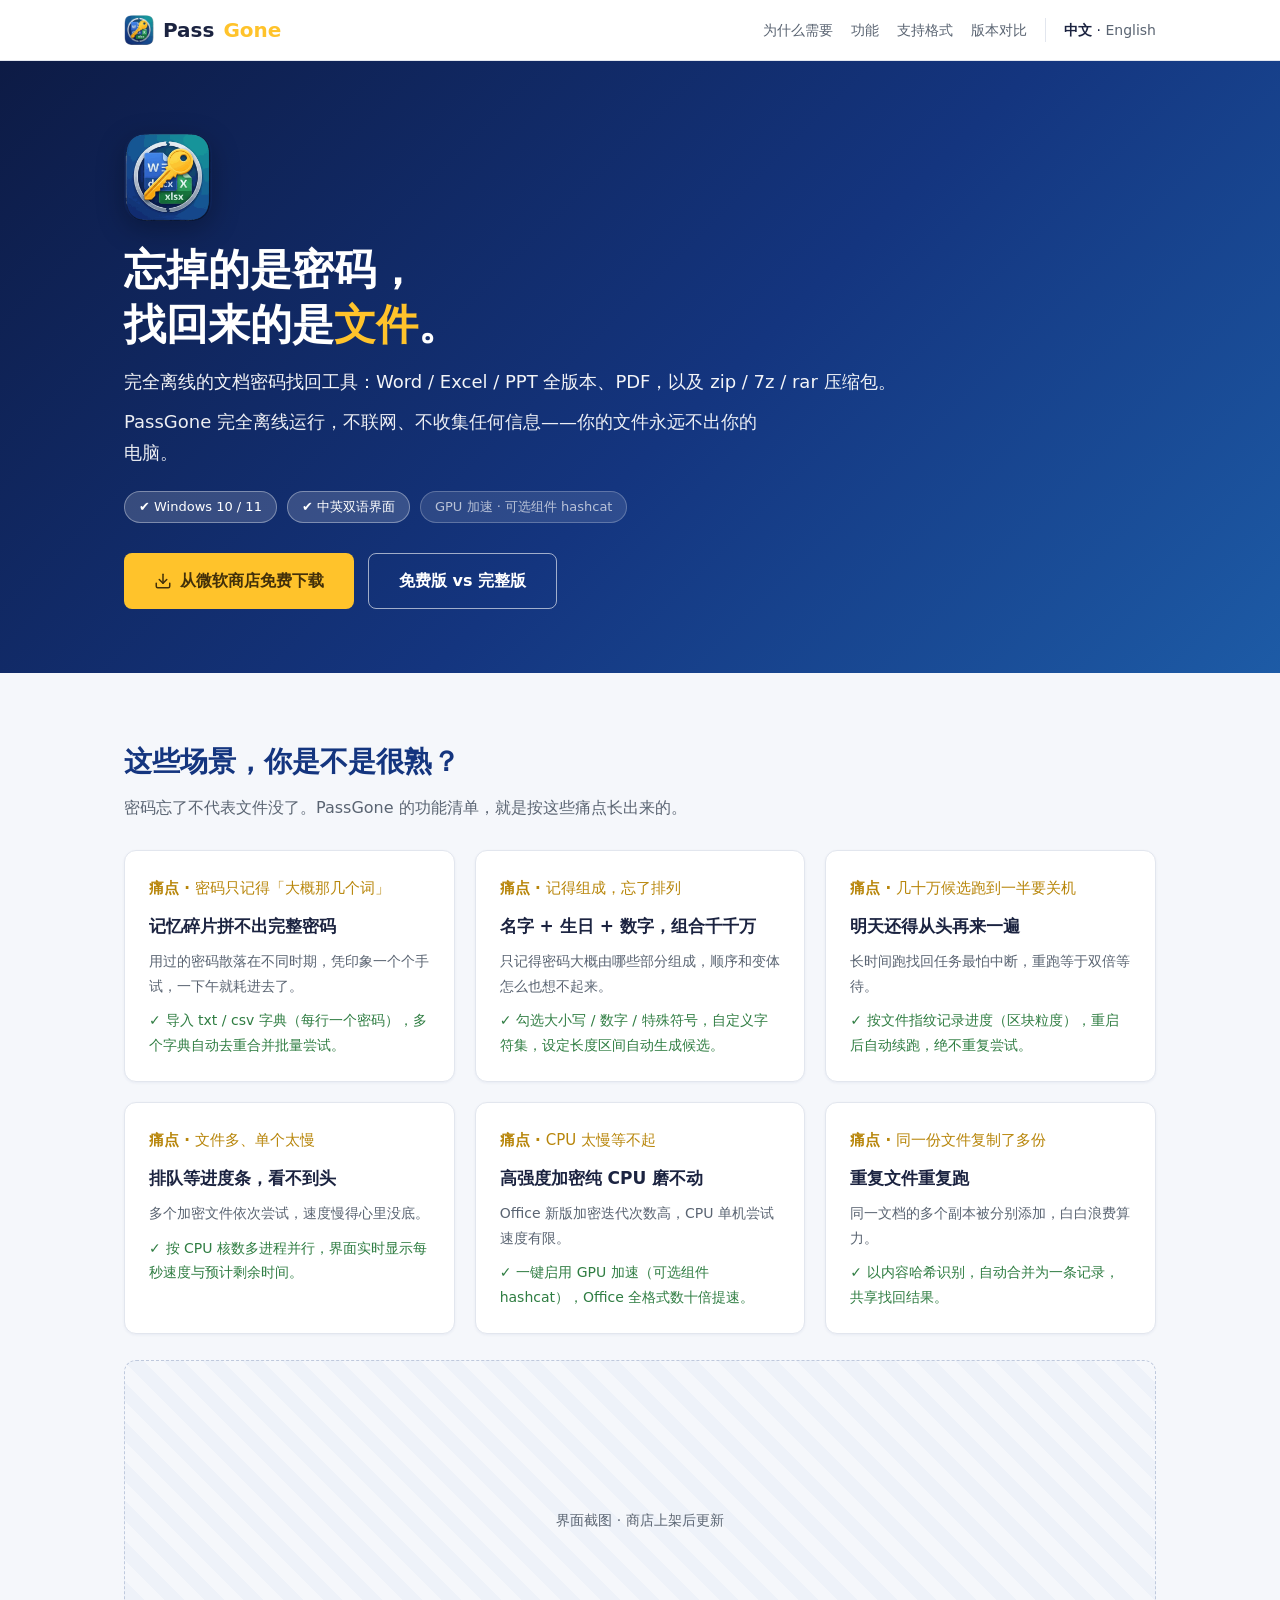
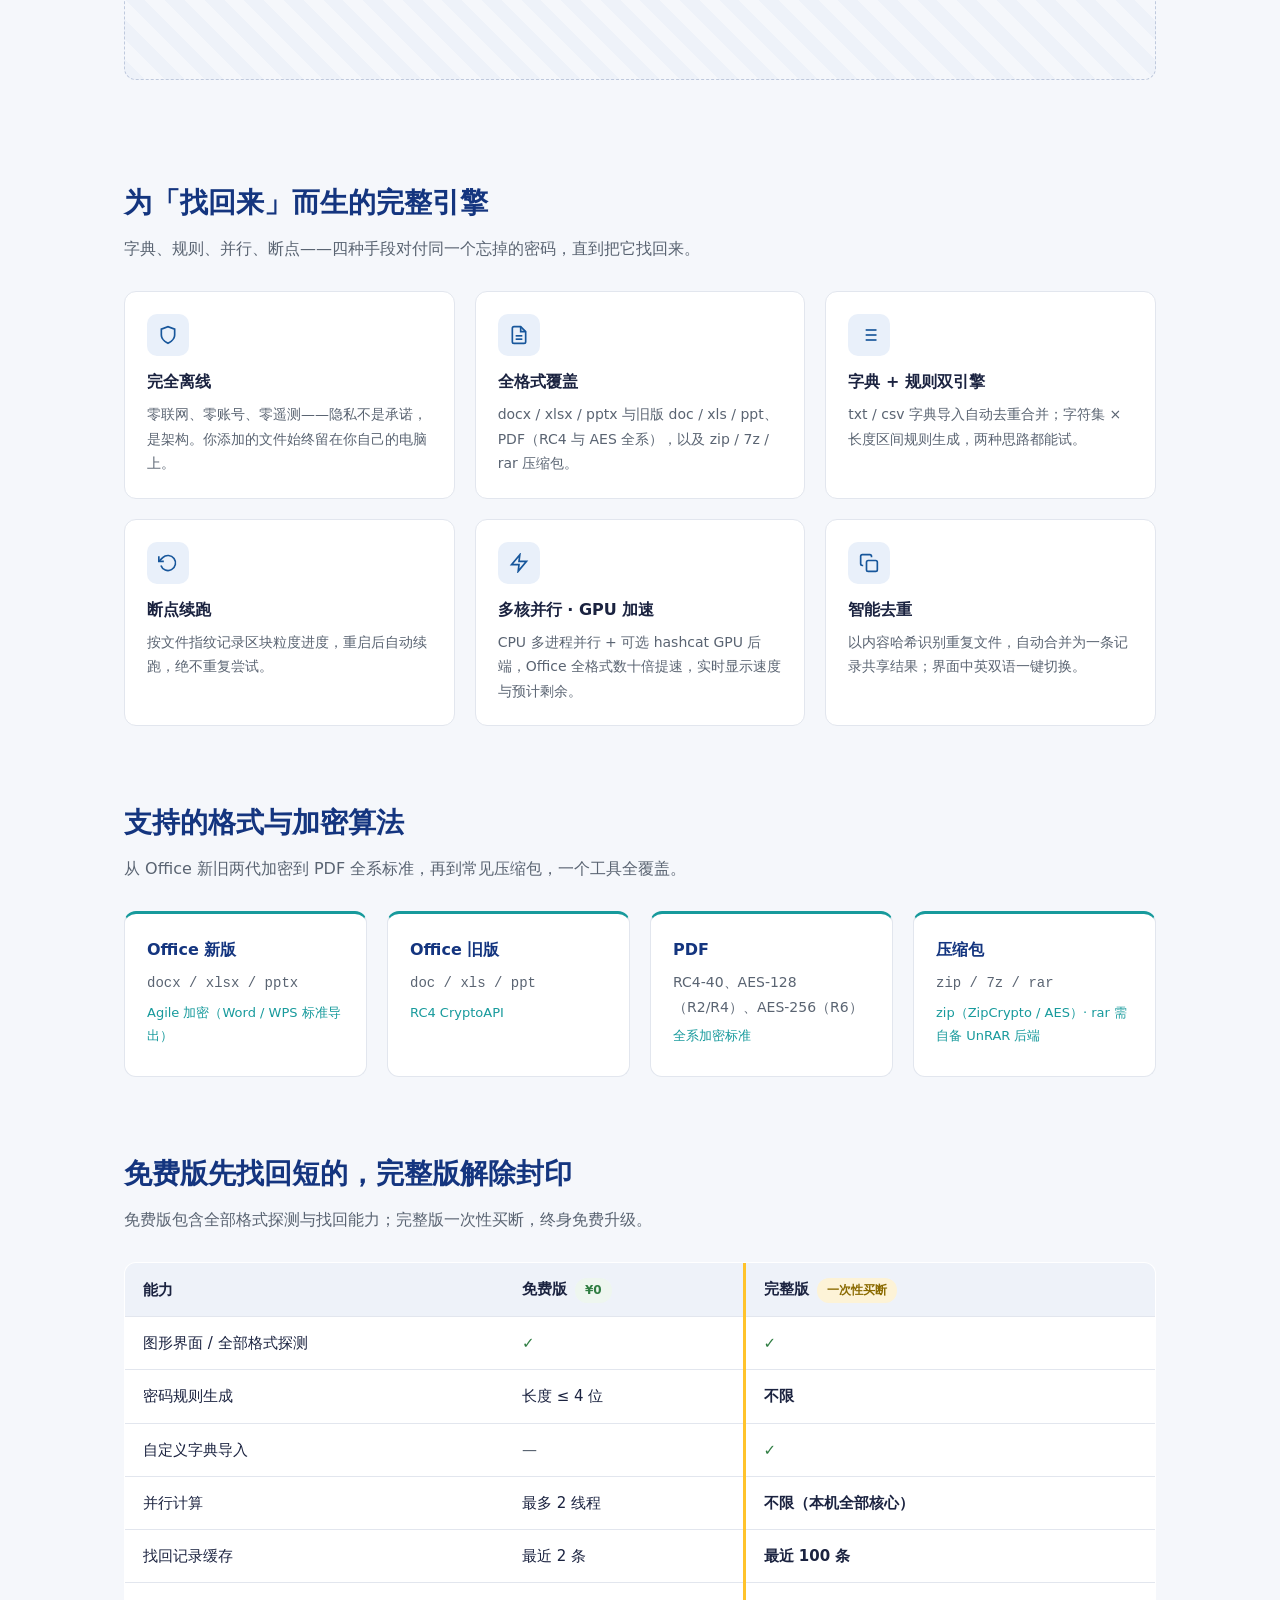
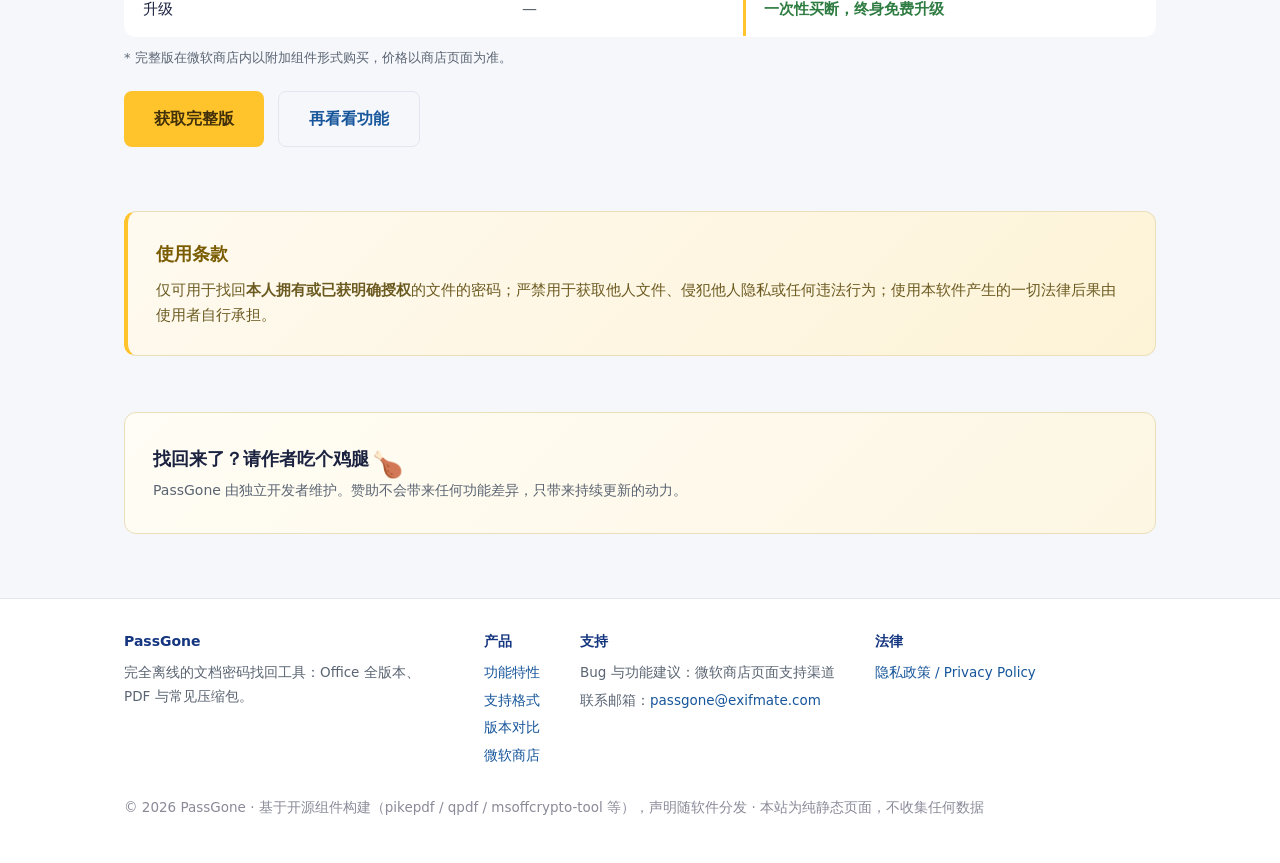
==== index.html @ d88db4f4 "v1.0.0" ====
<!DOCTYPE html>
<html lang="zh-CN">
<head>
<meta charset="UTF-8">
<meta name="viewport" content="width=device-width, initial-scale=1.0">
<link rel="icon" href="/favicon.ico" sizes="48x48">
<link rel="icon" type="image/png" sizes="128x128" href="/favicon.png">
<link rel="apple-touch-icon" href="/apple-touch-icon.png">
<meta name="description" content="PassGone — 完全离线的文档密码找回工具（Windows）。Office 全版本、PDF 与 zip/7z/rar 压缩包；字典 + 规则双引擎、断点续跑、多核并行、可选 GPU 加速。">
<meta property="og:title" content="PassGone — 忘掉的是密码，找回来的是文件">
<meta property="og:description" content="完全离线 · 字典 + 规则双引擎 · 断点续跑 · GPU 加速。Office 全版本 / PDF / 压缩包密码找回工具。">
<meta property="og:type" content="website">
<meta property="og:url" content="https://passgone.exifmate.com/">
<title>PassGone — 文档密码找回工具 | 完全离线 · Windows</title>
<link rel="canonical" href="https://passgone.exifmate.com/">
<link rel="alternate" hreflang="zh-CN" href="https://passgone.exifmate.com/">
<link rel="alternate" hreflang="en" href="https://passgone.exifmate.com/en/">
<link rel="alternate" hreflang="x-default" href="https://passgone.exifmate.com/">
<meta property="og:image" content="https://passgone.exifmate.com/assets/img/logo.png">
<link rel="stylesheet" href="assets/style.css">
<script type="application/ld+json">
{"@context":"https://schema.org","@type":"SoftwareApplication",
 "name":"PassGone","operatingSystem":"Windows 10, Windows 11",
 "applicationCategory":"SecurityApplication",
 "url":"https://passgone.exifmate.com/","softwareVersion":"1.0.1",
 "inLanguage":["zh-CN","en"],
 "description":"Fully offline password recovery tool for Office documents, PDF and zip/7z/rar archives.",
 "offers":{"@type":"Offer","price":"0","priceCurrency":"USD"},
 "screenshot":"https://passgone.exifmate.com/"}
</script>
</head>
<body>

<nav>
  <div class="container nav-inner">
    <a class="brand" href="/"><img src="/assets/img/logo.png" alt="PassGone">Pass<span class="dot">Gone</span></a>
    <div class="nav-links">
      <a class="hide-sm" href="#pain">为什么需要</a>
      <a class="hide-sm" href="#features">功能</a>
      <a class="hide-sm" href="#formats">支持格式</a>
      <a class="hide-sm" href="#compare">版本对比</a>
      <span class="lang-switch"><b>中文</b> · <a href="/en/" hreflang="en" lang="en">English</a></span>
    </div>
  </div>
</nav>

<header class="hero">
  <div class="container">
    <img class="hero-logo" src="/assets/img/logo.png" alt="PassGone">
    <h1>忘掉的是密码，<br>找回来的是<span class="key">文件</span>。</h1>
    <p class="pitch">完全离线的文档密码找回工具：Word / Excel / PPT 全版本、PDF，以及 zip / 7z / rar 压缩包。</p>
    <p class="sub">PassGone 完全离线运行，不联网、不收集任何信息——你的文件永远不出你的电脑。</p>
    <div class="platform-pills">
      <span class="pill">✔ Windows 10 / 11</span>
      <span class="pill">✔ 中英双语界面</span>
      <span class="pill dim">GPU 加速 · 可选组件 hashcat</span>
    </div>
    <div class="btn-row">
      <a class="btn btn-primary" href="https://apps.microsoft.com/detail/9PNQWBH3W67T">
        <svg width="18" height="18" viewBox="0 0 24 24" fill="none" stroke="currentColor" stroke-width="2" stroke-linecap="round" stroke-linejoin="round"><path d="M21 15v4a2 2 0 0 1-2 2H5a2 2 0 0 1-2-2v-4"/><polyline points="7 10 12 15 17 10"/><line x1="12" y1="15" x2="12" y2="3"/></svg>
        从微软商店免费下载
      </a>
      <a class="btn btn-ghost" href="#compare">免费版 vs 完整版</a>
    </div>
  </div>
</header>

<main class="container">

  <!-- ============ 痛点 ============ -->
  <section class="block" id="pain">
    <h2 class="title">这些场景，你是不是很熟？</h2>
    <p class="lead">密码忘了不代表文件没了。PassGone 的功能清单，就是按这些痛点长出来的。</p>
    <div class="pain-grid">
      <div class="pain-card">
        <div class="scene">密码只记得「大概那几个词」</div>
        <h3>记忆碎片拼不出完整密码</h3>
        <p>用过的密码散落在不同时期，凭印象一个个手试，一下午就耗进去了。</p>
        <p class="fix">导入 txt / csv 字典（每行一个密码），多个字典自动去重合并批量尝试。</p>
      </div>
      <div class="pain-card">
        <div class="scene">记得组成，忘了排列</div>
        <h3>名字 + 生日 + 数字，组合千千万</h3>
        <p>只记得密码大概由哪些部分组成，顺序和变体怎么也想不起来。</p>
        <p class="fix">勾选大小写 / 数字 / 特殊符号，自定义字符集，设定长度区间自动生成候选。</p>
      </div>
      <div class="pain-card">
        <div class="scene">几十万候选跑到一半要关机</div>
        <h3>明天还得从头再来一遍</h3>
        <p>长时间跑找回任务最怕中断，重跑等于双倍等待。</p>
        <p class="fix">按文件指纹记录进度（区块粒度），重启后自动续跑，绝不重复尝试。</p>
      </div>
      <div class="pain-card">
        <div class="scene">文件多、单个太慢</div>
        <h3>排队等进度条，看不到头</h3>
        <p>多个加密文件依次尝试，速度慢得心里没底。</p>
        <p class="fix">按 CPU 核数多进程并行，界面实时显示每秒速度与预计剩余时间。</p>
      </div>
      <div class="pain-card">
        <div class="scene">CPU 太慢等不起</div>
        <h3>高强度加密纯 CPU 磨不动</h3>
        <p>Office 新版加密迭代次数高，CPU 单机尝试速度有限。</p>
        <p class="fix">一键启用 GPU 加速（可选组件 hashcat），Office 全格式数十倍提速。</p>
      </div>
      <div class="pain-card">
        <div class="scene">同一份文件复制了多份</div>
        <h3>重复文件重复跑</h3>
        <p>同一文档的多个副本被分别添加，白白浪费算力。</p>
        <p class="fix">以内容哈希识别，自动合并为一条记录，共享找回结果。</p>
      </div>
    </div>
    <div class="shot">界面截图 · 商店上架后更新</div>
  </section>

  <!-- ============ 功能 ============ -->
  <section class="block" id="features">
    <h2 class="title">为「找回来」而生的完整引擎</h2>
    <p class="lead">字典、规则、并行、断点——四种手段对付同一个忘掉的密码，直到把它找回来。</p>
    <div class="feat-grid">
      <div class="feat">
        <div class="ico"><svg width="20" height="20" viewBox="0 0 24 24" fill="none" stroke="currentColor" stroke-width="2"><path d="M12 22s8-4 8-10V5l-8-3-8 3v7c0 6 8 10 8 10z"/></svg></div>
        <h3>完全离线</h3>
        <p>零联网、零账号、零遥测——隐私不是承诺，是架构。你添加的文件始终留在你自己的电脑上。</p>
      </div>
      <div class="feat">
        <div class="ico"><svg width="20" height="20" viewBox="0 0 24 24" fill="none" stroke="currentColor" stroke-width="2"><path d="M14 2H6a2 2 0 0 0-2 2v16a2 2 0 0 0 2 2h12a2 2 0 0 0 2-2V8z"/><polyline points="14 2 14 8 20 8"/><line x1="16" y1="13" x2="8" y2="13"/><line x1="16" y1="17" x2="8" y2="17"/></svg></div>
        <h3>全格式覆盖</h3>
        <p>docx / xlsx / pptx 与旧版 doc / xls / ppt、PDF（RC4 与 AES 全系），以及 zip / 7z / rar 压缩包。</p>
      </div>
      <div class="feat">
        <div class="ico"><svg width="20" height="20" viewBox="0 0 24 24" fill="none" stroke="currentColor" stroke-width="2"><line x1="8" y1="6" x2="21" y2="6"/><line x1="8" y1="12" x2="21" y2="12"/><line x1="8" y1="18" x2="21" y2="18"/><line x1="3" y1="6" x2="3.01" y2="6"/><line x1="3" y1="12" x2="3.01" y2="12"/><line x1="3" y1="18" x2="3.01" y2="18"/></svg></div>
        <h3>字典 + 规则双引擎</h3>
        <p>txt / csv 字典导入自动去重合并；字符集 × 长度区间规则生成，两种思路都能试。</p>
      </div>
      <div class="feat">
        <div class="ico"><svg width="20" height="20" viewBox="0 0 24 24" fill="none" stroke="currentColor" stroke-width="2"><polyline points="1 4 1 10 7 10"/><path d="M3.51 15a9 9 0 1 0 2.13-9.36L1 10"/></svg></div>
        <h3>断点续跑</h3>
        <p>按文件指纹记录区块粒度进度，重启后自动续跑，绝不重复尝试。</p>
      </div>
      <div class="feat">
        <div class="ico"><svg width="20" height="20" viewBox="0 0 24 24" fill="none" stroke="currentColor" stroke-width="2"><polygon points="13 2 3 14 12 14 11 22 21 10 12 10 13 2"/></svg></div>
        <h3>多核并行 · GPU 加速</h3>
        <p>CPU 多进程并行 + 可选 hashcat GPU 后端，Office 全格式数十倍提速，实时显示速度与预计剩余。</p>
      </div>
      <div class="feat">
        <div class="ico"><svg width="20" height="20" viewBox="0 0 24 24" fill="none" stroke="currentColor" stroke-width="2"><rect x="9" y="9" width="13" height="13" rx="2"/><path d="M5 15H4a2 2 0 0 1-2-2V4a2 2 0 0 1 2-2h9a2 2 0 0 1 2 2v1"/></svg></div>
        <h3>智能去重</h3>
        <p>以内容哈希识别重复文件，自动合并为一条记录共享结果；界面中英双语一键切换。</p>
      </div>
    </div>
  </section>

  <!-- ============ 支持格式 ============ -->
  <section class="block" id="formats">
    <h2 class="title">支持的格式与加密算法</h2>
    <p class="lead">从 Office 新旧两代加密到 PDF 全系标准，再到常见压缩包，一个工具全覆盖。</p>
    <div class="fmt-grid">
      <div class="fmt">
        <h3>Office 新版</h3>
        <p><code>docx / xlsx / pptx</code></p>
        <p class="algo">Agile 加密（Word / WPS 标准导出）</p>
      </div>
      <div class="fmt">
        <h3>Office 旧版</h3>
        <p><code>doc / xls / ppt</code></p>
        <p class="algo">RC4 CryptoAPI</p>
      </div>
      <div class="fmt">
        <h3>PDF</h3>
        <p>RC4-40、AES-128（R2/R4）、AES-256（R6）</p>
        <p class="algo">全系加密标准</p>
      </div>
      <div class="fmt">
        <h3>压缩包</h3>
        <p><code>zip / 7z / rar</code></p>
        <p class="algo">zip（ZipCrypto / AES）· rar 需自备 UnRAR 后端</p>
      </div>
    </div>
  </section>

  <!-- ============ 版本对比 ============ -->
  <section class="block" id="compare">
    <h2 class="title">免费版先找回短的，完整版解除封印</h2>
    <p class="lead">免费版包含全部格式探测与找回能力；完整版一次性买断，终身免费升级。</p>
    <table class="compare">
      <thead>
        <tr><th>能力</th><th>免费版<span class="badge-free">¥0</span></th><th class="col-pro">完整版<span class="badge-pro">一次性买断</span></th></tr>
      </thead>
      <tbody>
        <tr><td>图形界面 / 全部格式探测</td><td class="yes">✓</td><td class="yes col-pro">✓</td></tr>
        <tr><td>密码规则生成</td><td>长度 ≤ 4 位</td><td class="col-pro"><b>不限</b></td></tr>
        <tr><td>自定义字典导入</td><td class="no">—</td><td class="yes col-pro">✓</td></tr>
        <tr><td>并行计算</td><td>最多 2 线程</td><td class="col-pro"><b>不限（本机全部核心）</b></td></tr>
        <tr><td>找回记录缓存</td><td>最近 2 条</td><td class="col-pro"><b>最近 100 条</b></td></tr>
        <tr><td>升级</td><td class="no">—</td><td class="yes col-pro">一次性买断，终身免费升级</td></tr>
      </tbody>
    </table>
    <p class="table-note">* 完整版在微软商店内以附加组件形式购买，价格以商店页面为准。</p>
    <div class="btn-row" style="margin-top:22px">
      <a class="btn btn-primary" href="https://apps.microsoft.com/detail/9PNQWBH3W67T">获取完整版</a>
      <a class="btn btn-ghost" href="#pain" style="border-color:var(--line);color:var(--accent)">再看看功能</a>
    </div>
  </section>

  <!-- ============ 使用条款 ============ -->
  <div class="terms">
    <h3>使用条款</h3>
    <p>仅可用于找回<b>本人拥有或已获明确授权</b>的文件的密码；严禁用于获取他人文件、侵犯他人隐私或任何违法行为；使用本软件产生的一切法律后果由使用者自行承担。</p>
  </div>

  <!-- ============ 赞助（点击鸡腿图标弹出收款码） ============ -->
  <div class="sponsor">
    <div class="sponsor-text">
      <h3>找回来了？请作者吃个鸡腿<button class="drumstick-btn" type="button" aria-label="微信收款码" title="点我，请作者吃个鸡腿" onclick="var m=document.getElementById('qr-modal');m.style.display=(m.style.display==='flex')?'none':'flex';">🍗</button></h3>
      <p>PassGone 由独立开发者维护。赞助不会带来任何功能差异，只带来持续更新的动力。</p>
    </div>
  </div>

  <!-- 收款码弹层（fixed 定位，置于容器内不影响全屏遮罩） -->
  <div id="qr-modal" class="qr-modal" onclick="this.style.display='none'">
    <div class="qr-card" onclick="event.stopPropagation()">
      <img src="assets/img/donate_qr.jpg" alt="微信收款码">
      <span>微信扫一扫 · 请作者吃个鸡腿</span>
      <button type="button" onclick="document.getElementById('qr-modal').style.display='none'">✕</button>
    </div>
  </div>

</main>

<footer>
  <div class="container">
    <div class="cols">
      <div style="max-width:320px">
        <h4>PassGone</h4>
        <p>完全离线的文档密码找回工具：Office 全版本、PDF 与常见压缩包。</p>
      </div>
      <div>
        <h4>产品</h4>
        <ul>
          <li><a href="#features">功能特性</a></li>
          <li><a href="#formats">支持格式</a></li>
          <li><a href="#compare">版本对比</a></li>
          <li><a href="https://apps.microsoft.com/detail/9PNQWBH3W67T">微软商店</a></li>
        </ul>
      </div>
      <div>
        <h4>支持</h4>
        <ul>
          <li>Bug 与功能建议：微软商店页面支持渠道</li>
          <li>联系邮箱：<a href="mailto:passgone@exifmate.com">passgone@exifmate.com</a></li>
        </ul>
      </div>
      <div>
        <h4>法律</h4>
        <ul>
          <li><a href="/privacy/">隐私政策 / Privacy Policy</a></li>
        </ul>
      </div>
    </div>
    <p class="legal">© 2026 PassGone · 基于开源组件构建（pikepdf / qpdf / msoffcrypto-tool 等），声明随软件分发 · 本站为纯静态页面，不收集任何数据</p>
  </div>
</footer>

</body>
</html>
---- assets/style.css ----
/* PassGone 官网样式 —— 配色取自应用图标（深藏青 + 金色钥匙 + 青绿点缀）
   品牌深蓝 #14357F / 品牌亮蓝 #17569B / 钥匙金 #FFC32B / 青绿 #179A9C */
:root {
  --ink: #1b2340; --sub: #5a6472; --line: #e2e6ee; --bg: #f5f7fb;
  --accent: #17569b; --accent-deep: #14357f; --gold: #ffc32b; --gold-d: #f0ad0e;
  --teal: #179a9c;
  --ok: #2f7d42; --warn: #b8860b;
  --hero1: #0d1b45; --hero2: #1d5ba6; --card: #ffffff;
}
* { box-sizing: border-box; margin: 0; }
html { scroll-behavior: smooth; }
body {
  color: var(--ink); background: var(--bg); line-height: 1.75; font-size: 16px;
  font-family: "Microsoft YaHei UI", "Segoe UI", system-ui, -apple-system, sans-serif;
}
a { color: var(--accent); text-decoration: none; }
a:hover { text-decoration: underline; }
.container { max-width: 1080px; margin: 0 auto; padding: 0 24px; }

/* ---------- 顶部导航 ---------- */
nav {
  position: sticky; top: 0; z-index: 10; background: rgba(255,255,255,.92);
  backdrop-filter: blur(8px); border-bottom: 1px solid var(--line);
}
.nav-inner { display: flex; align-items: center; gap: 20px; height: 60px; }
.brand { font-size: 20px; font-weight: 700; color: var(--ink);
  display: inline-flex; align-items: center; gap: 9px; }
.brand img { height: 30px; width: 30px; border-radius: 7px; display: block; }
.brand .dot { color: var(--gold); }
.nav-links { margin-left: auto; display: flex; align-items: center; gap: 18px; font-size: 14px; }
.nav-links a { color: var(--sub); }
.lang-switch { border-left: 1px solid var(--line); padding-left: 18px; }
.lang-switch b { color: var(--ink); }

/* ---------- Hero ---------- */
.hero {
  background: linear-gradient(135deg, var(--hero1) 0%, var(--accent-deep) 55%, var(--hero2) 100%);
  color: #fff; padding: 72px 0 64px;
}
.hero-logo {
  height: 88px; width: 88px; border-radius: 20px; display: block;
  box-shadow: 0 8px 28px rgba(0,0,0,.28); margin-bottom: 22px;
}
.hero h1 { font-size: 42px; line-height: 1.3; margin-bottom: 14px; }
.hero h1 .key { color: var(--gold); }
.hero p.sub { font-size: 18px; opacity: .92; max-width: 640px; }
.hero .pitch { font-size: 18px; margin-bottom: 8px; opacity: .95; }
.platform-pills { display: flex; gap: 10px; margin: 22px 0 30px; flex-wrap: wrap; }
.pill {
  font-size: 13px; padding: 4px 14px; border-radius: 16px;
  background: rgba(255,255,255,.16); border: 1px solid rgba(255,255,255,.35);
}
.pill.dim { opacity: .7; }
.btn-row { display: flex; gap: 14px; flex-wrap: wrap; }
.btn {
  display: inline-flex; align-items: center; gap: 8px; padding: 13px 30px;
  border-radius: 8px; font-size: 16px; font-weight: 600; border: none; cursor: pointer;
}
.btn-primary { background: var(--gold); color: #42300a; }
.btn-primary:hover { background: var(--gold-d); text-decoration: none; }
.btn-ghost {
  background: transparent; color: #fff; border: 1px solid rgba(255,255,255,.6);
}
.btn-ghost:hover { background: rgba(255,255,255,.12); text-decoration: none; }
.btn svg { flex: none; }

/* ---------- 通用区块 ---------- */
section.block { padding: 64px 0 8px; }
h2.title { font-size: 28px; margin-bottom: 8px; color: var(--accent-deep); }
p.lead { color: var(--sub); max-width: 720px; margin-bottom: 28px; }

/* 痛点卡片 */
.pain-grid { display: grid; grid-template-columns: repeat(3, 1fr); gap: 20px; }
.pain-card {
  background: var(--card); border: 1px solid var(--line); border-radius: 12px;
  padding: 24px; box-shadow: 0 1px 3px rgba(20,53,127,.06);
}
.pain-card .scene { font-size: 15px; color: var(--warn); margin-bottom: 10px; }
.pain-card .scene::before { content: "痛点 · "; font-weight: 700; }
.pain-card h3 { font-size: 17px; margin-bottom: 8px; }
.pain-card p { font-size: 14px; color: var(--sub); }
.pain-card p.fix { margin-top: 10px; color: var(--ok); }
.pain-card p.fix::before { content: "✓ "; font-weight: 700; }

/* 功能网格 */
.feat-grid { display: grid; grid-template-columns: repeat(3, 1fr); gap: 20px; }
.feat {
  background: var(--card); border: 1px solid var(--line); border-radius: 12px; padding: 22px;
}
.feat .ico {
  width: 42px; height: 42px; border-radius: 10px; display: flex;
  align-items: center; justify-content: center; margin-bottom: 12px;
  background: #e9f0fa; color: var(--accent);
}
.feat h3 { font-size: 16px; margin-bottom: 6px; }
.feat p { font-size: 14px; color: var(--sub); }

/* 支持格式 */
.fmt-grid { display: grid; grid-template-columns: repeat(4, 1fr); gap: 20px; }
.fmt {
  background: var(--card); border: 1px solid var(--line); border-radius: 12px;
  padding: 22px; border-top: 3px solid var(--teal);
}
.fmt h3 { font-size: 16px; margin-bottom: 6px; color: var(--accent-deep); }
.fmt p { font-size: 14px; color: var(--sub); margin-bottom: 6px; }
.fmt .algo { font-size: 13px; color: var(--teal); }

/* 截图占位 */
.shot {
  border-radius: 12px; border: 1px dashed #bfc9dd; background:
  repeating-linear-gradient(45deg,#eef2f9,#eef2f9 14px,#f5f7fb 14px,#f5f7fb 28px);
  display: flex; align-items: center; justify-content: center;
  color: var(--sub); font-size: 14px; height: 320px; margin: 26px 0;
}

/* 对比表 */
.compare { width: 100%; border-collapse: collapse; background: var(--card);
  border: 1px solid var(--line); border-radius: 12px; overflow: hidden; font-size: 15px; }
.compare th, .compare td { padding: 13px 18px; border-bottom: 1px solid var(--line); text-align: left; }
.compare thead th { background: #eef2f9; font-size: 15px; }
.compare .col-pro { border-left: 3px solid var(--gold); }
.compare td.yes { color: var(--ok); font-weight: 600; }
.compare td.no { color: var(--sub); }
.badge-free, .badge-pro {
  display: inline-block; font-size: 12px; padding: 2px 10px; border-radius: 12px; margin-left: 8px;
}
.badge-free { background: #eef6ef; color: var(--ok); }
.badge-pro { background: #fdf3d7; color: #8a6a00; }
.table-note { font-size: 13px; color: var(--sub); margin-top: 10px; }

/* 使用条款警示框 */
.terms {
  margin: 56px 0 8px; background: linear-gradient(135deg, #fffaf0, #fdf3d7);
  border: 1px solid #eadfb8; border-left: 4px solid var(--gold);
  border-radius: 12px; padding: 26px 28px;
}
.terms h3 { font-size: 18px; margin-bottom: 8px; color: #7a5c00; }
.terms p { font-size: 14.5px; color: #6b5a20; }

/* 赞助 */
.sponsor {
  margin: 56px 0 8px; background: linear-gradient(135deg, #fffdf5, #fdf6e3);
  border: 1px solid #eadfb8; border-radius: 12px; padding: 30px 28px;
  display: flex; align-items: center; gap: 24px; flex-wrap: wrap;
}
.sponsor h3 { font-size: 18px; margin-bottom: 4px; }
.sponsor p { font-size: 14px; color: var(--sub); }
/* 标题行尾的鸡腿表情按钮：transform 缩放不改变行高与文字尺寸 */
.drumstick-btn {
  background: none; border: none; cursor: pointer;
  display: inline-block; font: inherit; line-height: 1;
  padding: 0 0 0 6px; vertical-align: -6px;
  transform: scale(1.4); transform-origin: center;
  animation: drumstick-bounce 2s ease-in-out infinite;
}
/* 每 2 秒轻微跳动 2 下 */
@keyframes drumstick-bounce {
  0%, 14%, 28%, 100% { transform: scale(1.4) translateY(0); }
  7%                 { transform: scale(1.4) translateY(-3px); }
  21%                { transform: scale(1.4) translateY(-3px); }
}

/* 收款码弹层 */
.qr-modal {
  display: none; position: fixed; inset: 0; z-index: 200;
  background: rgba(20, 20, 24, .55); backdrop-filter: blur(2px);
  align-items: center; justify-content: center; cursor: zoom-out;
}
.qr-card {
  position: relative; background: #fff; border-radius: 16px; padding: 22px 22px 16px;
  text-align: center; box-shadow: 0 18px 50px rgba(0,0,0,.35); cursor: default;
}
.qr-card img { width: 240px; height: auto; border-radius: 10px; display: block; }
.qr-card span { font-size: 13px; color: #6b6b70; margin-top: 10px; display: block; }
.qr-card button {
  position: absolute; top: 8px; right: 8px; border: none; background: #f2f2f4;
  width: 28px; height: 28px; border-radius: 50%; cursor: pointer; font-size: 13px; color: #666;
}
.qr-card button:hover { background: #e4e4e8; }

/* 页脚 */
footer { border-top: 1px solid var(--line); margin-top: 64px; padding: 30px 0 44px;
  color: var(--sub); font-size: 13.5px; background: #fff; }
footer .cols { display: flex; gap: 40px; flex-wrap: wrap; }
footer h4 { color: var(--accent-deep); font-size: 14px; margin-bottom: 8px; }
footer ul { list-style: none; padding: 0; }
footer li { margin: 4px 0; }
footer .legal { margin-top: 24px; color: #8a8a99; }

@media (max-width: 820px) {
  .pain-grid, .feat-grid { grid-template-columns: 1fr; }
  .fmt-grid { grid-template-columns: 1fr 1fr; }
  .hero h1 { font-size: 30px; }
  .nav-links a.hide-sm { display: none; }
}
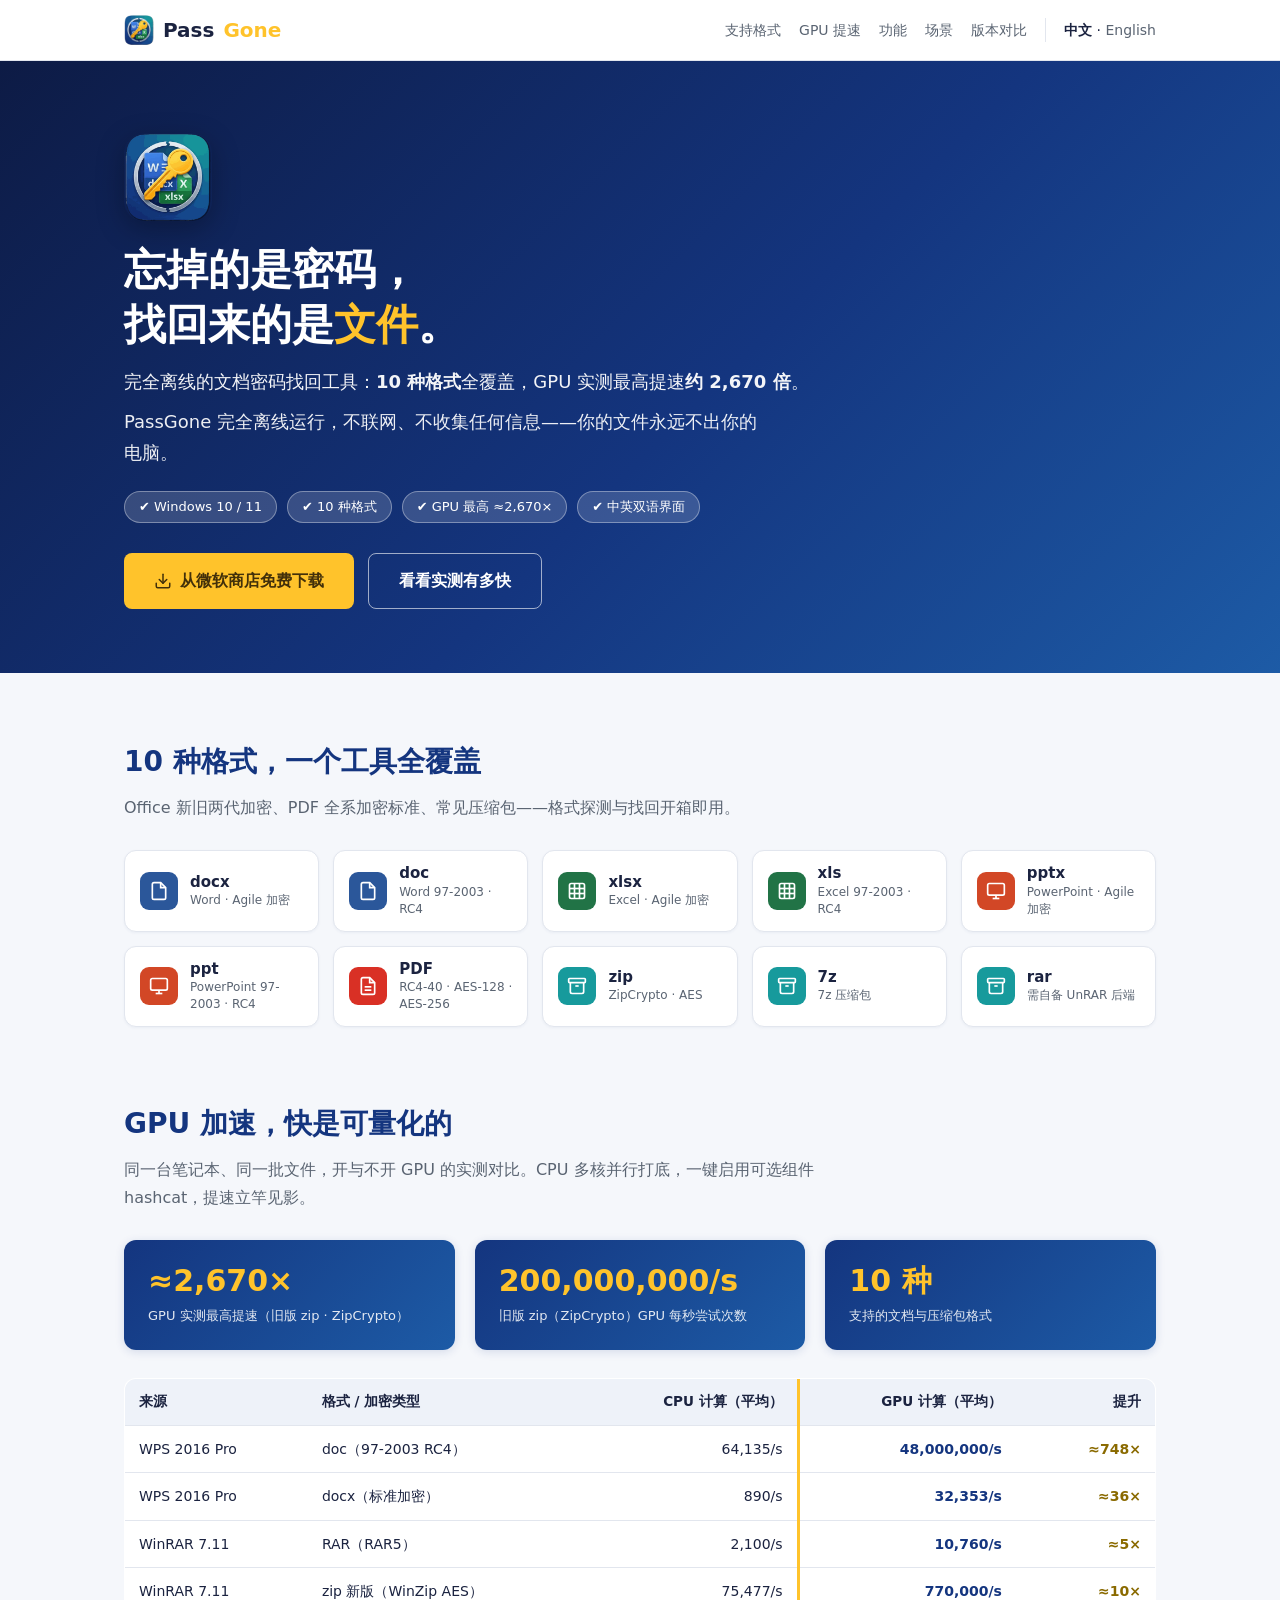
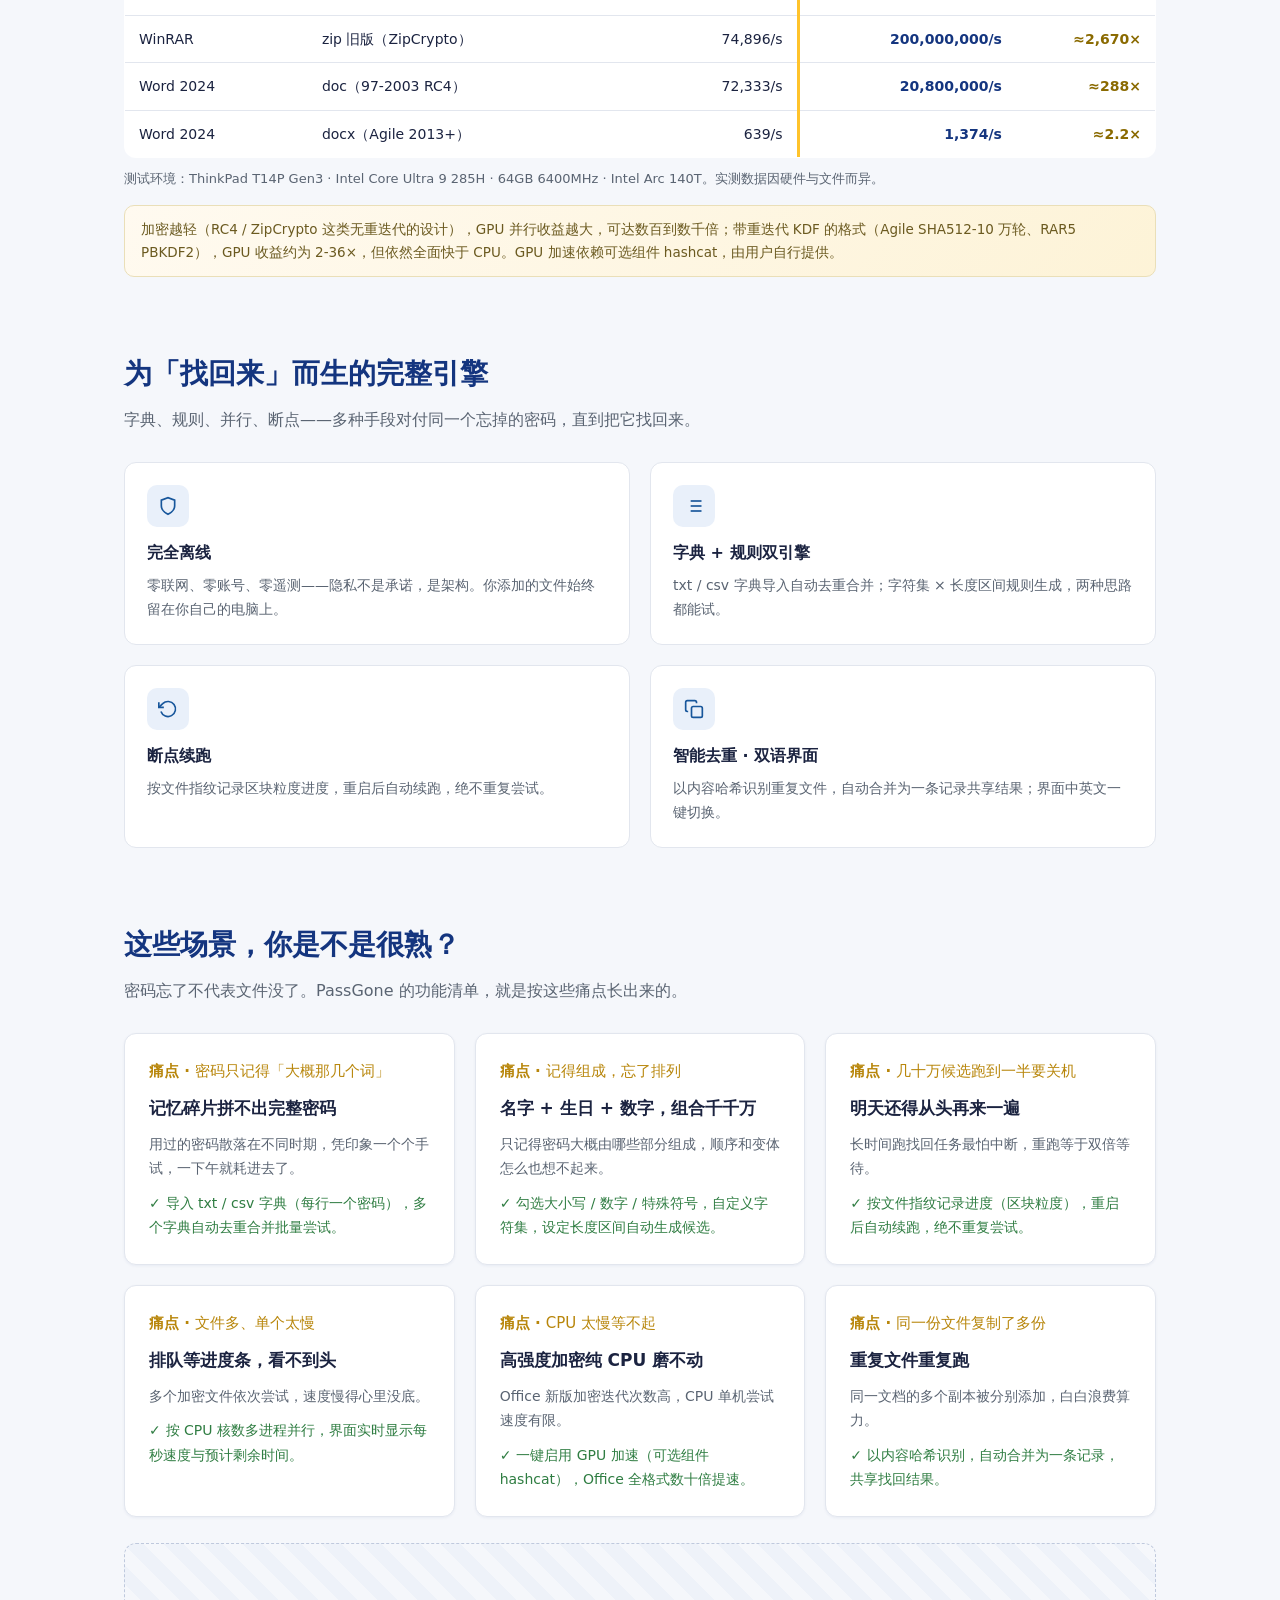
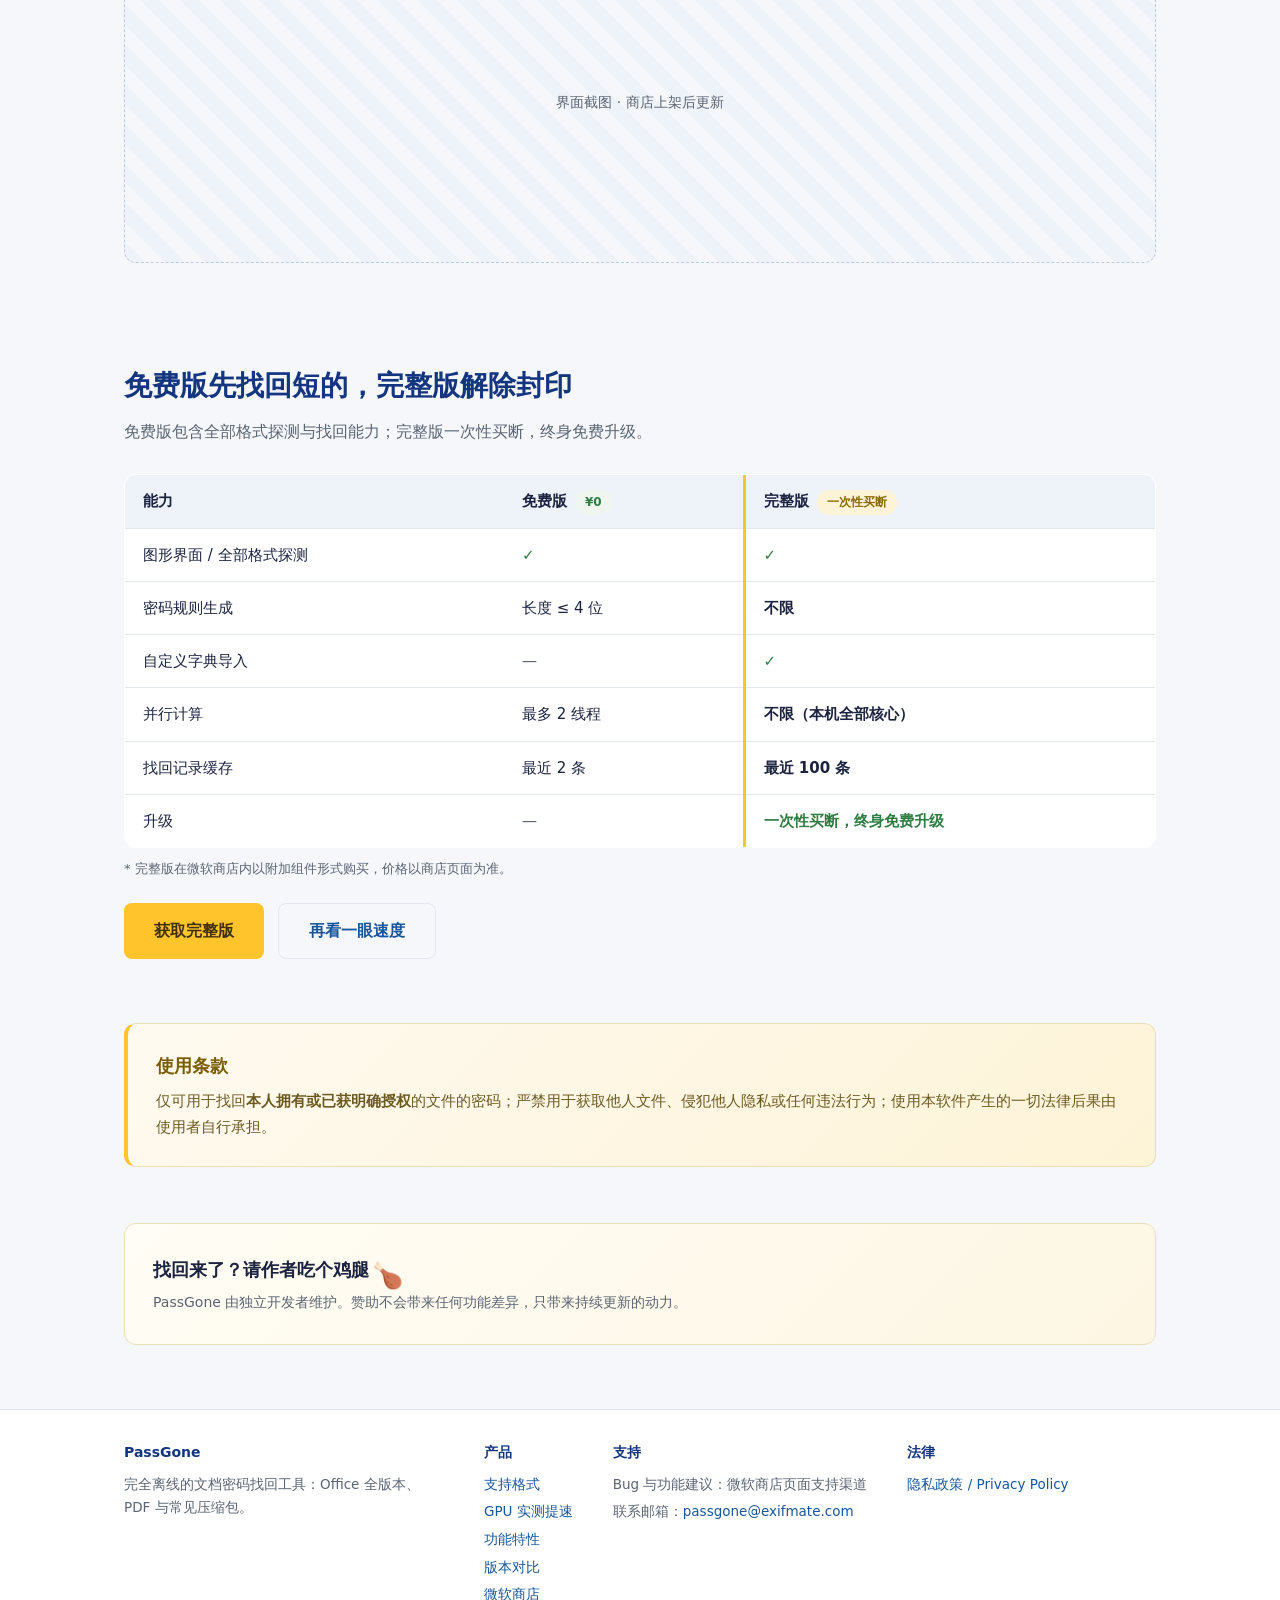
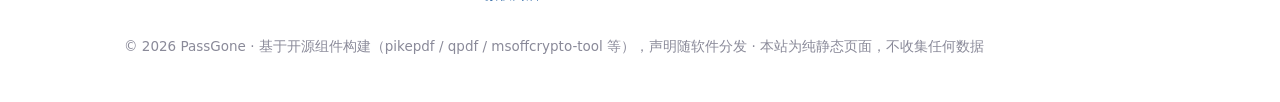
==== commit b477051f: "v1.1.0" ====
--- a/index.html
+++ b/index.html
@@ -6,12 +6,12 @@
 <link rel="icon" href="/favicon.ico" sizes="48x48">
 <link rel="icon" type="image/png" sizes="128x128" href="/favicon.png">
 <link rel="apple-touch-icon" href="/apple-touch-icon.png">
-<meta name="description" content="PassGone — 完全离线的文档密码找回工具（Windows）。Office 全版本、PDF 与 zip/7z/rar 压缩包；字典 + 规则双引擎、断点续跑、多核并行、可选 GPU 加速。">
+<meta name="description" content="PassGone — 完全离线的文档密码找回工具（Windows）。10 种格式：Office 全版本、PDF 与 zip/7z/rar；GPU 实测最高提速约 2,670 倍，旧版 zip 每秒尝试 2 亿次。">
 <meta property="og:title" content="PassGone — 忘掉的是密码，找回来的是文件">
-<meta property="og:description" content="完全离线 · 字典 + 规则双引擎 · 断点续跑 · GPU 加速。Office 全版本 / PDF / 压缩包密码找回工具。">
+<meta property="og:description" content="10 种格式全覆盖 · GPU 实测最高 ≈2,670× 提速 · 旧版 zip 每秒 2 亿次尝试。完全离线的 Office / PDF / 压缩包密码找回工具。">
 <meta property="og:type" content="website">
 <meta property="og:url" content="https://passgone.exifmate.com/">
-<title>PassGone — 文档密码找回工具 | 完全离线 · Windows</title>
+<title>PassGone — 文档密码找回工具 | 10 种格式 · GPU 提速最高约 2,670 倍</title>
 <link rel="canonical" href="https://passgone.exifmate.com/">
 <link rel="alternate" hreflang="zh-CN" href="https://passgone.exifmate.com/">
 <link rel="alternate" hreflang="en" href="https://passgone.exifmate.com/en/">
@@ -24,7 +24,7 @@
  "applicationCategory":"SecurityApplication",
  "url":"https://passgone.exifmate.com/","softwareVersion":"1.0.1",
  "inLanguage":["zh-CN","en"],
- "description":"Fully offline password recovery tool for Office documents, PDF and zip/7z/rar archives.",
+ "description":"Fully offline password recovery tool for Office documents, PDF and zip/7z/rar archives, with optional GPU acceleration.",
  "offers":{"@type":"Offer","price":"0","priceCurrency":"USD"},
  "screenshot":"https://passgone.exifmate.com/"}
 </script>
@@ -35,9 +35,10 @@
   <div class="container nav-inner">
     <a class="brand" href="/"><img src="/assets/img/logo.png" alt="PassGone">Pass<span class="dot">Gone</span></a>
     <div class="nav-links">
-      <a class="hide-sm" href="#pain">为什么需要</a>
+      <a class="hide-sm" href="#formats">支持格式</a>
+      <a class="hide-sm" href="#speed">GPU 提速</a>
       <a class="hide-sm" href="#features">功能</a>
-      <a class="hide-sm" href="#formats">支持格式</a>
+      <a class="hide-sm" href="#pain">场景</a>
       <a class="hide-sm" href="#compare">版本对比</a>
       <span class="lang-switch"><b>中文</b> · <a href="/en/" hreflang="en" lang="en">English</a></span>
     </div>
@@ -48,26 +49,132 @@
   <div class="container">
     <img class="hero-logo" src="/assets/img/logo.png" alt="PassGone">
     <h1>忘掉的是密码，<br>找回来的是<span class="key">文件</span>。</h1>
-    <p class="pitch">完全离线的文档密码找回工具：Word / Excel / PPT 全版本、PDF，以及 zip / 7z / rar 压缩包。</p>
+    <p class="pitch">完全离线的文档密码找回工具：<b>10 种格式</b>全覆盖，GPU 实测最高提速<b>约 2,670 倍</b>。</p>
     <p class="sub">PassGone 完全离线运行，不联网、不收集任何信息——你的文件永远不出你的电脑。</p>
     <div class="platform-pills">
       <span class="pill">✔ Windows 10 / 11</span>
+      <span class="pill">✔ 10 种格式</span>
+      <span class="pill">✔ GPU 最高 ≈2,670×</span>
       <span class="pill">✔ 中英双语界面</span>
-      <span class="pill dim">GPU 加速 · 可选组件 hashcat</span>
     </div>
     <div class="btn-row">
       <a class="btn btn-primary" href="https://apps.microsoft.com/detail/9PNQWBH3W67T">
         <svg width="18" height="18" viewBox="0 0 24 24" fill="none" stroke="currentColor" stroke-width="2" stroke-linecap="round" stroke-linejoin="round"><path d="M21 15v4a2 2 0 0 1-2 2H5a2 2 0 0 1-2-2v-4"/><polyline points="7 10 12 15 17 10"/><line x1="12" y1="15" x2="12" y2="3"/></svg>
         从微软商店免费下载
       </a>
-      <a class="btn btn-ghost" href="#compare">免费版 vs 完整版</a>
+      <a class="btn btn-ghost" href="#speed">看看实测有多快</a>
     </div>
   </div>
 </header>
 
 <main class="container">
 
-  <!-- ============ 痛点 ============ -->
+  <!-- ============ 支持格式 ============ -->
+  <section class="block" id="formats">
+    <h2 class="title">10 种格式，一个工具全覆盖</h2>
+    <p class="lead">Office 新旧两代加密、PDF 全系加密标准、常见压缩包——格式探测与找回开箱即用。</p>
+    <div class="fmt-grid">
+      <div class="fmt-chip">
+        <div class="f-ico f-word"><svg width="20" height="20" viewBox="0 0 24 24" fill="none" stroke="currentColor" stroke-width="2"><path d="M14 2H6a2 2 0 0 0-2 2v16a2 2 0 0 0 2 2h12a2 2 0 0 0 2-2V8z"/><polyline points="14 2 14 8 20 8"/></svg></div>
+        <div><b>docx</b><small>Word · Agile 加密</small></div>
+      </div>
+      <div class="fmt-chip">
+        <div class="f-ico f-word"><svg width="20" height="20" viewBox="0 0 24 24" fill="none" stroke="currentColor" stroke-width="2"><path d="M14 2H6a2 2 0 0 0-2 2v16a2 2 0 0 0 2 2h12a2 2 0 0 0 2-2V8z"/><polyline points="14 2 14 8 20 8"/></svg></div>
+        <div><b>doc</b><small>Word 97-2003 · RC4</small></div>
+      </div>
+      <div class="fmt-chip">
+        <div class="f-ico f-xls"><svg width="20" height="20" viewBox="0 0 24 24" fill="none" stroke="currentColor" stroke-width="2"><rect x="3" y="3" width="18" height="18" rx="2"/><path d="M3 9h18"/><path d="M3 15h18"/><path d="M9 3v18"/><path d="M15 3v18"/></svg></div>
+        <div><b>xlsx</b><small>Excel · Agile 加密</small></div>
+      </div>
+      <div class="fmt-chip">
+        <div class="f-ico f-xls"><svg width="20" height="20" viewBox="0 0 24 24" fill="none" stroke="currentColor" stroke-width="2"><rect x="3" y="3" width="18" height="18" rx="2"/><path d="M3 9h18"/><path d="M3 15h18"/><path d="M9 3v18"/><path d="M15 3v18"/></svg></div>
+        <div><b>xls</b><small>Excel 97-2003 · RC4</small></div>
+      </div>
+      <div class="fmt-chip">
+        <div class="f-ico f-ppt"><svg width="20" height="20" viewBox="0 0 24 24" fill="none" stroke="currentColor" stroke-width="2"><rect x="2" y="3" width="20" height="14" rx="2"/><line x1="8" y1="21" x2="16" y2="21"/><line x1="12" y1="17" x2="12" y2="21"/></svg></div>
+        <div><b>pptx</b><small>PowerPoint · Agile 加密</small></div>
+      </div>
+      <div class="fmt-chip">
+        <div class="f-ico f-ppt"><svg width="20" height="20" viewBox="0 0 24 24" fill="none" stroke="currentColor" stroke-width="2"><rect x="2" y="3" width="20" height="14" rx="2"/><line x1="8" y1="21" x2="16" y2="21"/><line x1="12" y1="17" x2="12" y2="21"/></svg></div>
+        <div><b>ppt</b><small>PowerPoint 97-2003 · RC4</small></div>
+      </div>
+      <div class="fmt-chip">
+        <div class="f-ico f-pdf"><svg width="20" height="20" viewBox="0 0 24 24" fill="none" stroke="currentColor" stroke-width="2"><path d="M14 2H6a2 2 0 0 0-2 2v16a2 2 0 0 0 2 2h12a2 2 0 0 0 2-2V8z"/><polyline points="14 2 14 8 20 8"/><line x1="16" y1="13" x2="8" y2="13"/><line x1="16" y1="17" x2="8" y2="17"/></svg></div>
+        <div><b>PDF</b><small>RC4-40 · AES-128 · AES-256</small></div>
+      </div>
+      <div class="fmt-chip">
+        <div class="f-ico f-arc"><svg width="20" height="20" viewBox="0 0 24 24" fill="none" stroke="currentColor" stroke-width="2"><rect x="2" y="3" width="20" height="5" rx="1"/><path d="M4 8v11a2 2 0 0 0 2 2h12a2 2 0 0 0 2-2V8"/><line x1="10" y1="12" x2="14" y2="12"/></svg></div>
+        <div><b>zip</b><small>ZipCrypto · AES</small></div>
+      </div>
+      <div class="fmt-chip">
+        <div class="f-ico f-arc"><svg width="20" height="20" viewBox="0 0 24 24" fill="none" stroke="currentColor" stroke-width="2"><rect x="2" y="3" width="20" height="5" rx="1"/><path d="M4 8v11a2 2 0 0 0 2 2h12a2 2 0 0 0 2-2V8"/><line x1="10" y1="12" x2="14" y2="12"/></svg></div>
+        <div><b>7z</b><small>7z 压缩包</small></div>
+      </div>
+      <div class="fmt-chip">
+        <div class="f-ico f-arc"><svg width="20" height="20" viewBox="0 0 24 24" fill="none" stroke="currentColor" stroke-width="2"><rect x="2" y="3" width="20" height="5" rx="1"/><path d="M4 8v11a2 2 0 0 0 2 2h12a2 2 0 0 0 2-2V8"/><line x1="10" y1="12" x2="14" y2="12"/></svg></div>
+        <div><b>rar</b><small>需自备 UnRAR 后端</small></div>
+      </div>
+    </div>
+  </section>
+
+  <!-- ============ GPU 实测速度 ============ -->
+  <section class="block" id="speed">
+    <h2 class="title">GPU 加速，快是可量化的</h2>
+    <p class="lead">同一台笔记本、同一批文件，开与不开 GPU 的实测对比。CPU 多核并行打底，一键启用可选组件 hashcat，提速立竿见影。</p>
+    <div class="stat-cards">
+      <div class="stat"><b>≈2,670×</b><span>GPU 实测最高提速（旧版 zip · ZipCrypto）</span></div>
+      <div class="stat"><b>200,000,000/s</b><span>旧版 zip（ZipCrypto）GPU 每秒尝试次数</span></div>
+      <div class="stat"><b>10 种</b><span>支持的文档与压缩包格式</span></div>
+    </div>
+    <div class="tbl-wrap">
+    <table class="bench">
+      <thead>
+        <tr><th>来源</th><th>格式 / 加密类型</th><th class="num">CPU 计算（平均）</th><th class="num col-gpu-h">GPU 计算（平均）</th><th class="num">提升</th></tr>
+      </thead>
+      <tbody>
+        <tr><td>WPS 2016 Pro</td><td>doc（97-2003 RC4）</td><td class="num">64,135/s</td><td class="num col-gpu">48,000,000/s</td><td class="num spd">≈748×</td></tr>
+        <tr><td>WPS 2016 Pro</td><td>docx（标准加密）</td><td class="num">890/s</td><td class="num col-gpu">32,353/s</td><td class="num spd">≈36×</td></tr>
+        <tr><td>WinRAR 7.11</td><td>RAR（RAR5）</td><td class="num">2,100/s</td><td class="num col-gpu">10,760/s</td><td class="num spd">≈5×</td></tr>
+        <tr><td>WinRAR 7.11</td><td>zip 新版（WinZip AES）</td><td class="num">75,477/s</td><td class="num col-gpu">770,000/s</td><td class="num spd">≈10×</td></tr>
+        <tr><td>WinRAR</td><td>zip 旧版（ZipCrypto）</td><td class="num">74,896/s</td><td class="num col-gpu">200,000,000/s</td><td class="num spd">≈2,670×</td></tr>
+        <tr><td>Word 2024</td><td>doc（97-2003 RC4）</td><td class="num">72,333/s</td><td class="num col-gpu">20,800,000/s</td><td class="num spd">≈288×</td></tr>
+        <tr><td>Word 2024</td><td>docx（Agile 2013+）</td><td class="num">639/s</td><td class="num col-gpu">1,374/s</td><td class="num spd">≈2.2×</td></tr>
+      </tbody>
+    </table>
+    </div>
+    <p class="table-note">测试环境：ThinkPad T14P Gen3 · Intel Core Ultra 9 285H · 64GB 6400MHz · Intel Arc 140T。实测数据因硬件与文件而异。</p>
+    <div class="bench-note">加密越轻（RC4 / ZipCrypto 这类无重迭代的设计），GPU 并行收益越大，可达数百到数千倍；带重迭代 KDF 的格式（Agile SHA512-10 万轮、RAR5 PBKDF2），GPU 收益约为 2-36×，但依然全面快于 CPU。GPU 加速依赖可选组件 hashcat，由用户自行提供。</div>
+  </section>
+
+  <!-- ============ 功能 ============ -->
+  <section class="block" id="features">
+    <h2 class="title">为「找回来」而生的完整引擎</h2>
+    <p class="lead">字典、规则、并行、断点——多种手段对付同一个忘掉的密码，直到把它找回来。</p>
+    <div class="feat-grid two">
+      <div class="feat">
+        <div class="ico"><svg width="20" height="20" viewBox="0 0 24 24" fill="none" stroke="currentColor" stroke-width="2"><path d="M12 22s8-4 8-10V5l-8-3-8 3v7c0 6 8 10 8 10z"/></svg></div>
+        <h3>完全离线</h3>
+        <p>零联网、零账号、零遥测——隐私不是承诺，是架构。你添加的文件始终留在你自己的电脑上。</p>
+      </div>
+      <div class="feat">
+        <div class="ico"><svg width="20" height="20" viewBox="0 0 24 24" fill="none" stroke="currentColor" stroke-width="2"><line x1="8" y1="6" x2="21" y2="6"/><line x1="8" y1="12" x2="21" y2="12"/><line x1="8" y1="18" x2="21" y2="18"/><line x1="3" y1="6" x2="3.01" y2="6"/><line x1="3" y1="12" x2="3.01" y2="12"/><line x1="3" y1="18" x2="3.01" y2="18"/></svg></div>
+        <h3>字典 + 规则双引擎</h3>
+        <p>txt / csv 字典导入自动去重合并；字符集 × 长度区间规则生成，两种思路都能试。</p>
+      </div>
+      <div class="feat">
+        <div class="ico"><svg width="20" height="20" viewBox="0 0 24 24" fill="none" stroke="currentColor" stroke-width="2"><polyline points="1 4 1 10 7 10"/><path d="M3.51 15a9 9 0 1 0 2.13-9.36L1 10"/></svg></div>
+        <h3>断点续跑</h3>
+        <p>按文件指纹记录区块粒度进度，重启后自动续跑，绝不重复尝试。</p>
+      </div>
+      <div class="feat">
+        <div class="ico"><svg width="20" height="20" viewBox="0 0 24 24" fill="none" stroke="currentColor" stroke-width="2"><rect x="9" y="9" width="13" height="13" rx="2"/><path d="M5 15H4a2 2 0 0 1-2-2V4a2 2 0 0 1 2-2h9a2 2 0 0 1 2 2v1"/></svg></div>
+        <h3>智能去重 · 双语界面</h3>
+        <p>以内容哈希识别重复文件，自动合并为一条记录共享结果；界面中英文一键切换。</p>
+      </div>
+    </div>
+  </section>
+
+  <!-- ============ 场景与痛点 ============ -->
   <section class="block" id="pain">
     <h2 class="title">这些场景，你是不是很熟？</h2>
     <p class="lead">密码忘了不代表文件没了。PassGone 的功能清单，就是按这些痛点长出来的。</p>
@@ -110,72 +217,6 @@
       </div>
     </div>
     <div class="shot">界面截图 · 商店上架后更新</div>
-  </section>
-
-  <!-- ============ 功能 ============ -->
-  <section class="block" id="features">
-    <h2 class="title">为「找回来」而生的完整引擎</h2>
-    <p class="lead">字典、规则、并行、断点——四种手段对付同一个忘掉的密码，直到把它找回来。</p>
-    <div class="feat-grid">
-      <div class="feat">
-        <div class="ico"><svg width="20" height="20" viewBox="0 0 24 24" fill="none" stroke="currentColor" stroke-width="2"><path d="M12 22s8-4 8-10V5l-8-3-8 3v7c0 6 8 10 8 10z"/></svg></div>
-        <h3>完全离线</h3>
-        <p>零联网、零账号、零遥测——隐私不是承诺，是架构。你添加的文件始终留在你自己的电脑上。</p>
-      </div>
-      <div class="feat">
-        <div class="ico"><svg width="20" height="20" viewBox="0 0 24 24" fill="none" stroke="currentColor" stroke-width="2"><path d="M14 2H6a2 2 0 0 0-2 2v16a2 2 0 0 0 2 2h12a2 2 0 0 0 2-2V8z"/><polyline points="14 2 14 8 20 8"/><line x1="16" y1="13" x2="8" y2="13"/><line x1="16" y1="17" x2="8" y2="17"/></svg></div>
-        <h3>全格式覆盖</h3>
-        <p>docx / xlsx / pptx 与旧版 doc / xls / ppt、PDF（RC4 与 AES 全系），以及 zip / 7z / rar 压缩包。</p>
-      </div>
-      <div class="feat">
-        <div class="ico"><svg width="20" height="20" viewBox="0 0 24 24" fill="none" stroke="currentColor" stroke-width="2"><line x1="8" y1="6" x2="21" y2="6"/><line x1="8" y1="12" x2="21" y2="12"/><line x1="8" y1="18" x2="21" y2="18"/><line x1="3" y1="6" x2="3.01" y2="6"/><line x1="3" y1="12" x2="3.01" y2="12"/><line x1="3" y1="18" x2="3.01" y2="18"/></svg></div>
-        <h3>字典 + 规则双引擎</h3>
-        <p>txt / csv 字典导入自动去重合并；字符集 × 长度区间规则生成，两种思路都能试。</p>
-      </div>
-      <div class="feat">
-        <div class="ico"><svg width="20" height="20" viewBox="0 0 24 24" fill="none" stroke="currentColor" stroke-width="2"><polyline points="1 4 1 10 7 10"/><path d="M3.51 15a9 9 0 1 0 2.13-9.36L1 10"/></svg></div>
-        <h3>断点续跑</h3>
-        <p>按文件指纹记录区块粒度进度，重启后自动续跑，绝不重复尝试。</p>
-      </div>
-      <div class="feat">
-        <div class="ico"><svg width="20" height="20" viewBox="0 0 24 24" fill="none" stroke="currentColor" stroke-width="2"><polygon points="13 2 3 14 12 14 11 22 21 10 12 10 13 2"/></svg></div>
-        <h3>多核并行 · GPU 加速</h3>
-        <p>CPU 多进程并行 + 可选 hashcat GPU 后端，Office 全格式数十倍提速，实时显示速度与预计剩余。</p>
-      </div>
-      <div class="feat">
-        <div class="ico"><svg width="20" height="20" viewBox="0 0 24 24" fill="none" stroke="currentColor" stroke-width="2"><rect x="9" y="9" width="13" height="13" rx="2"/><path d="M5 15H4a2 2 0 0 1-2-2V4a2 2 0 0 1 2-2h9a2 2 0 0 1 2 2v1"/></svg></div>
-        <h3>智能去重</h3>
-        <p>以内容哈希识别重复文件，自动合并为一条记录共享结果；界面中英双语一键切换。</p>
-      </div>
-    </div>
-  </section>
-
-  <!-- ============ 支持格式 ============ -->
-  <section class="block" id="formats">
-    <h2 class="title">支持的格式与加密算法</h2>
-    <p class="lead">从 Office 新旧两代加密到 PDF 全系标准，再到常见压缩包，一个工具全覆盖。</p>
-    <div class="fmt-grid">
-      <div class="fmt">
-        <h3>Office 新版</h3>
-        <p><code>docx / xlsx / pptx</code></p>
-        <p class="algo">Agile 加密（Word / WPS 标准导出）</p>
-      </div>
-      <div class="fmt">
-        <h3>Office 旧版</h3>
-        <p><code>doc / xls / ppt</code></p>
-        <p class="algo">RC4 CryptoAPI</p>
-      </div>
-      <div class="fmt">
-        <h3>PDF</h3>
-        <p>RC4-40、AES-128（R2/R4）、AES-256（R6）</p>
-        <p class="algo">全系加密标准</p>
-      </div>
-      <div class="fmt">
-        <h3>压缩包</h3>
-        <p><code>zip / 7z / rar</code></p>
-        <p class="algo">zip（ZipCrypto / AES）· rar 需自备 UnRAR 后端</p>
-      </div>
-    </div>
   </section>
 
   <!-- ============ 版本对比 ============ -->
@@ -198,7 +239,7 @@
     <p class="table-note">* 完整版在微软商店内以附加组件形式购买，价格以商店页面为准。</p>
     <div class="btn-row" style="margin-top:22px">
       <a class="btn btn-primary" href="https://apps.microsoft.com/detail/9PNQWBH3W67T">获取完整版</a>
-      <a class="btn btn-ghost" href="#pain" style="border-color:var(--line);color:var(--accent)">再看看功能</a>
+      <a class="btn btn-ghost" href="#speed" style="border-color:var(--line);color:var(--accent)">再看一眼速度</a>
     </div>
   </section>
 
@@ -237,8 +278,9 @@
       <div>
         <h4>产品</h4>
         <ul>
+          <li><a href="#formats">支持格式</a></li>
+          <li><a href="#speed">GPU 实测提速</a></li>
           <li><a href="#features">功能特性</a></li>
-          <li><a href="#formats">支持格式</a></li>
           <li><a href="#compare">版本对比</a></li>
           <li><a href="https://apps.microsoft.com/detail/9PNQWBH3W67T">微软商店</a></li>
         </ul>
--- a/assets/style.css
+++ b/assets/style.css
@@ -82,8 +82,9 @@
 .pain-card p.fix { margin-top: 10px; color: var(--ok); }
 .pain-card p.fix::before { content: "✓ "; font-weight: 700; }
 
-/* 功能网格 */
+/* 功能网格（.two：2×2 布局，用于 4 张卡） */
 .feat-grid { display: grid; grid-template-columns: repeat(3, 1fr); gap: 20px; }
+.feat-grid.two { grid-template-columns: repeat(2, 1fr); }
 .feat {
   background: var(--card); border: 1px solid var(--line); border-radius: 12px; padding: 22px;
 }
@@ -95,15 +96,50 @@
 .feat h3 { font-size: 16px; margin-bottom: 6px; }
 .feat p { font-size: 14px; color: var(--sub); }
 
-/* 支持格式 */
-.fmt-grid { display: grid; grid-template-columns: repeat(4, 1fr); gap: 20px; }
-.fmt {
+/* 支持格式：图标芯片墙 */
+.fmt-grid { display: grid; grid-template-columns: repeat(5, 1fr); gap: 14px; }
+.fmt-chip {
   background: var(--card); border: 1px solid var(--line); border-radius: 12px;
-  padding: 22px; border-top: 3px solid var(--teal);
-}
-.fmt h3 { font-size: 16px; margin-bottom: 6px; color: var(--accent-deep); }
-.fmt p { font-size: 14px; color: var(--sub); margin-bottom: 6px; }
-.fmt .algo { font-size: 13px; color: var(--teal); }
+  padding: 13px 15px; display: flex; align-items: center; gap: 12px;
+  box-shadow: 0 1px 3px rgba(20,53,127,.05);
+}
+.fmt-chip .f-ico {
+  width: 38px; height: 38px; border-radius: 9px; flex: none;
+  display: flex; align-items: center; justify-content: center; color: #fff;
+}
+.fmt-chip b { font-size: 15px; display: block; line-height: 1.3; }
+.fmt-chip small { font-size: 12px; color: var(--sub); display: block; line-height: 1.4; }
+.f-word { background: #2b579a; }
+.f-xls  { background: #217346; }
+.f-ppt  { background: #d24726; }
+.f-pdf  { background: #d93025; }
+.f-arc  { background: #179a9c; }
+
+/* GPU 实测速度 */
+.stat-cards { display: grid; grid-template-columns: repeat(3, 1fr); gap: 20px; margin-bottom: 28px; }
+.stat {
+  background: linear-gradient(135deg, var(--accent-deep), var(--hero2)); color: #fff;
+  border-radius: 12px; padding: 22px 24px; box-shadow: 0 2px 10px rgba(20,53,127,.14);
+}
+.stat b {
+  font-size: clamp(22px, 2.4vw, 30px); display: block; line-height: 1.25;
+  color: var(--gold); font-variant-numeric: tabular-nums;
+}
+.stat span { font-size: 13px; opacity: .88; display: block; margin-top: 6px; }
+.tbl-wrap { overflow-x: auto; }
+.bench { width: 100%; border-collapse: collapse; background: var(--card);
+  border: 1px solid var(--line); border-radius: 12px; overflow: hidden; font-size: 14px; }
+.bench th, .bench td { padding: 11px 14px; border-bottom: 1px solid var(--line); text-align: left; white-space: nowrap; }
+.bench thead th { background: #eef2f9; font-size: 13.5px; }
+.bench th.num, .bench td.num { text-align: right; font-variant-numeric: tabular-nums; }
+.bench td.col-gpu { border-left: 3px solid var(--gold); font-weight: 700; color: var(--accent-deep); }
+.bench th.col-gpu-h { border-left: 3px solid var(--gold); }
+.bench td.spd { font-weight: 700; color: #8a6a00; }
+.bench-note {
+  margin-top: 14px; font-size: 13.5px; color: #6b5a20; line-height: 1.7;
+  background: linear-gradient(135deg, #fffaf0, #fdf3d7);
+  border: 1px solid #eadfb8; border-radius: 10px; padding: 12px 16px;
+}
 
 /* 截图占位 */
 .shot {
@@ -188,8 +224,9 @@
 footer .legal { margin-top: 24px; color: #8a8a99; }
 
 @media (max-width: 820px) {
-  .pain-grid, .feat-grid { grid-template-columns: 1fr; }
+  .pain-grid, .feat-grid, .feat-grid.two { grid-template-columns: 1fr; }
   .fmt-grid { grid-template-columns: 1fr 1fr; }
+  .stat-cards { grid-template-columns: 1fr; }
   .hero h1 { font-size: 30px; }
   .nav-links a.hide-sm { display: none; }
 }
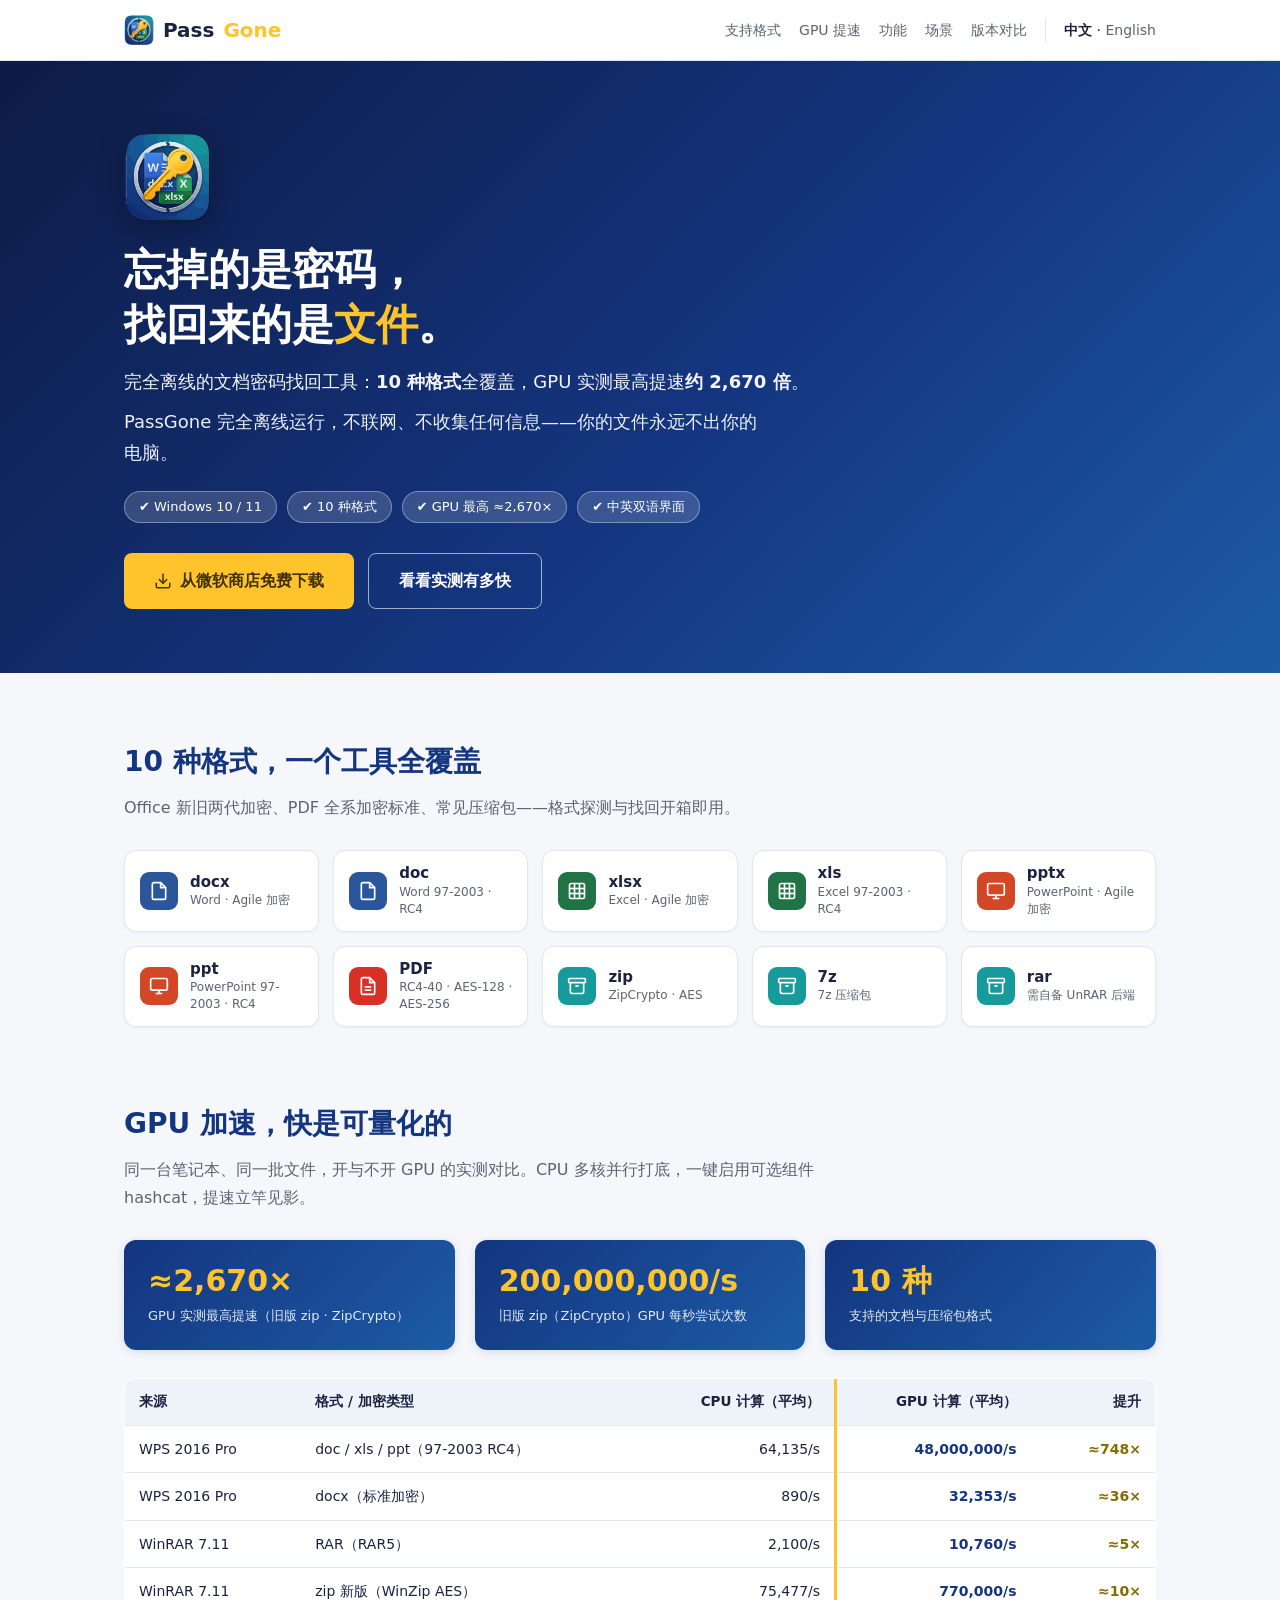
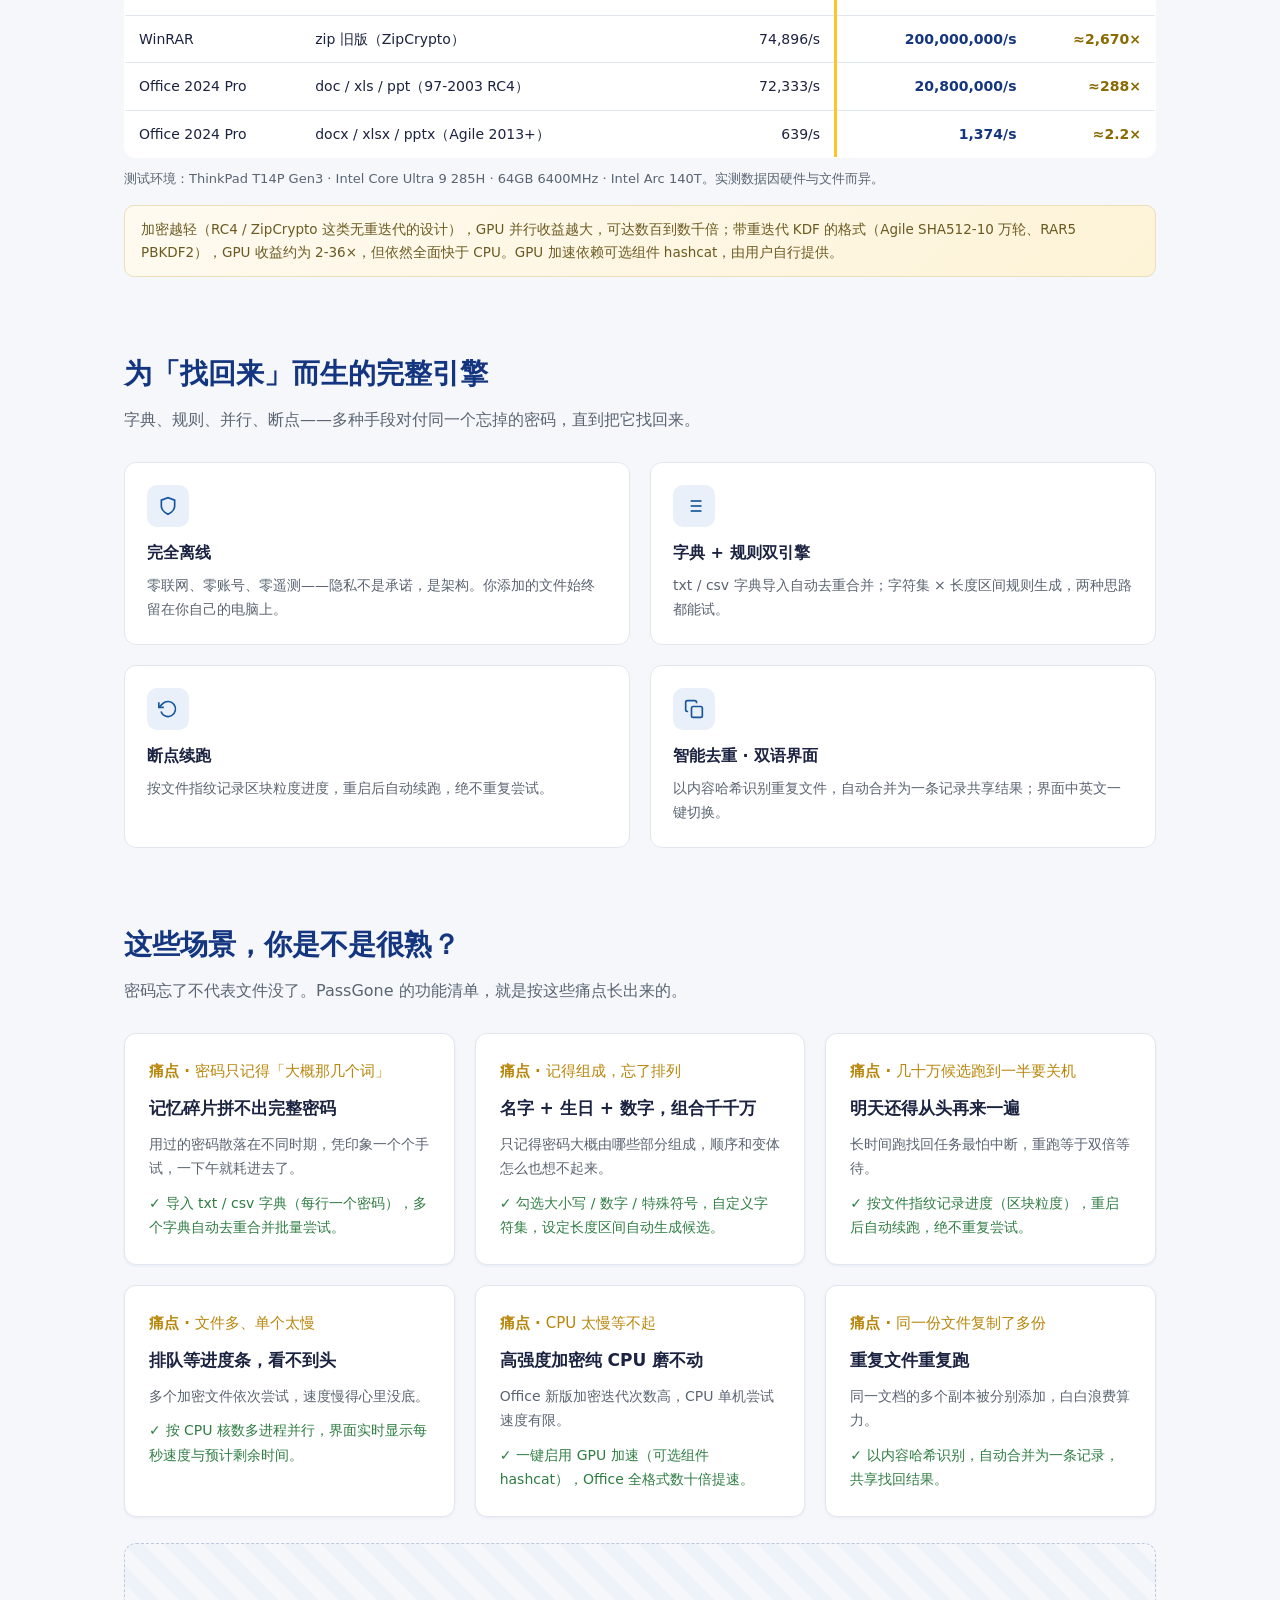
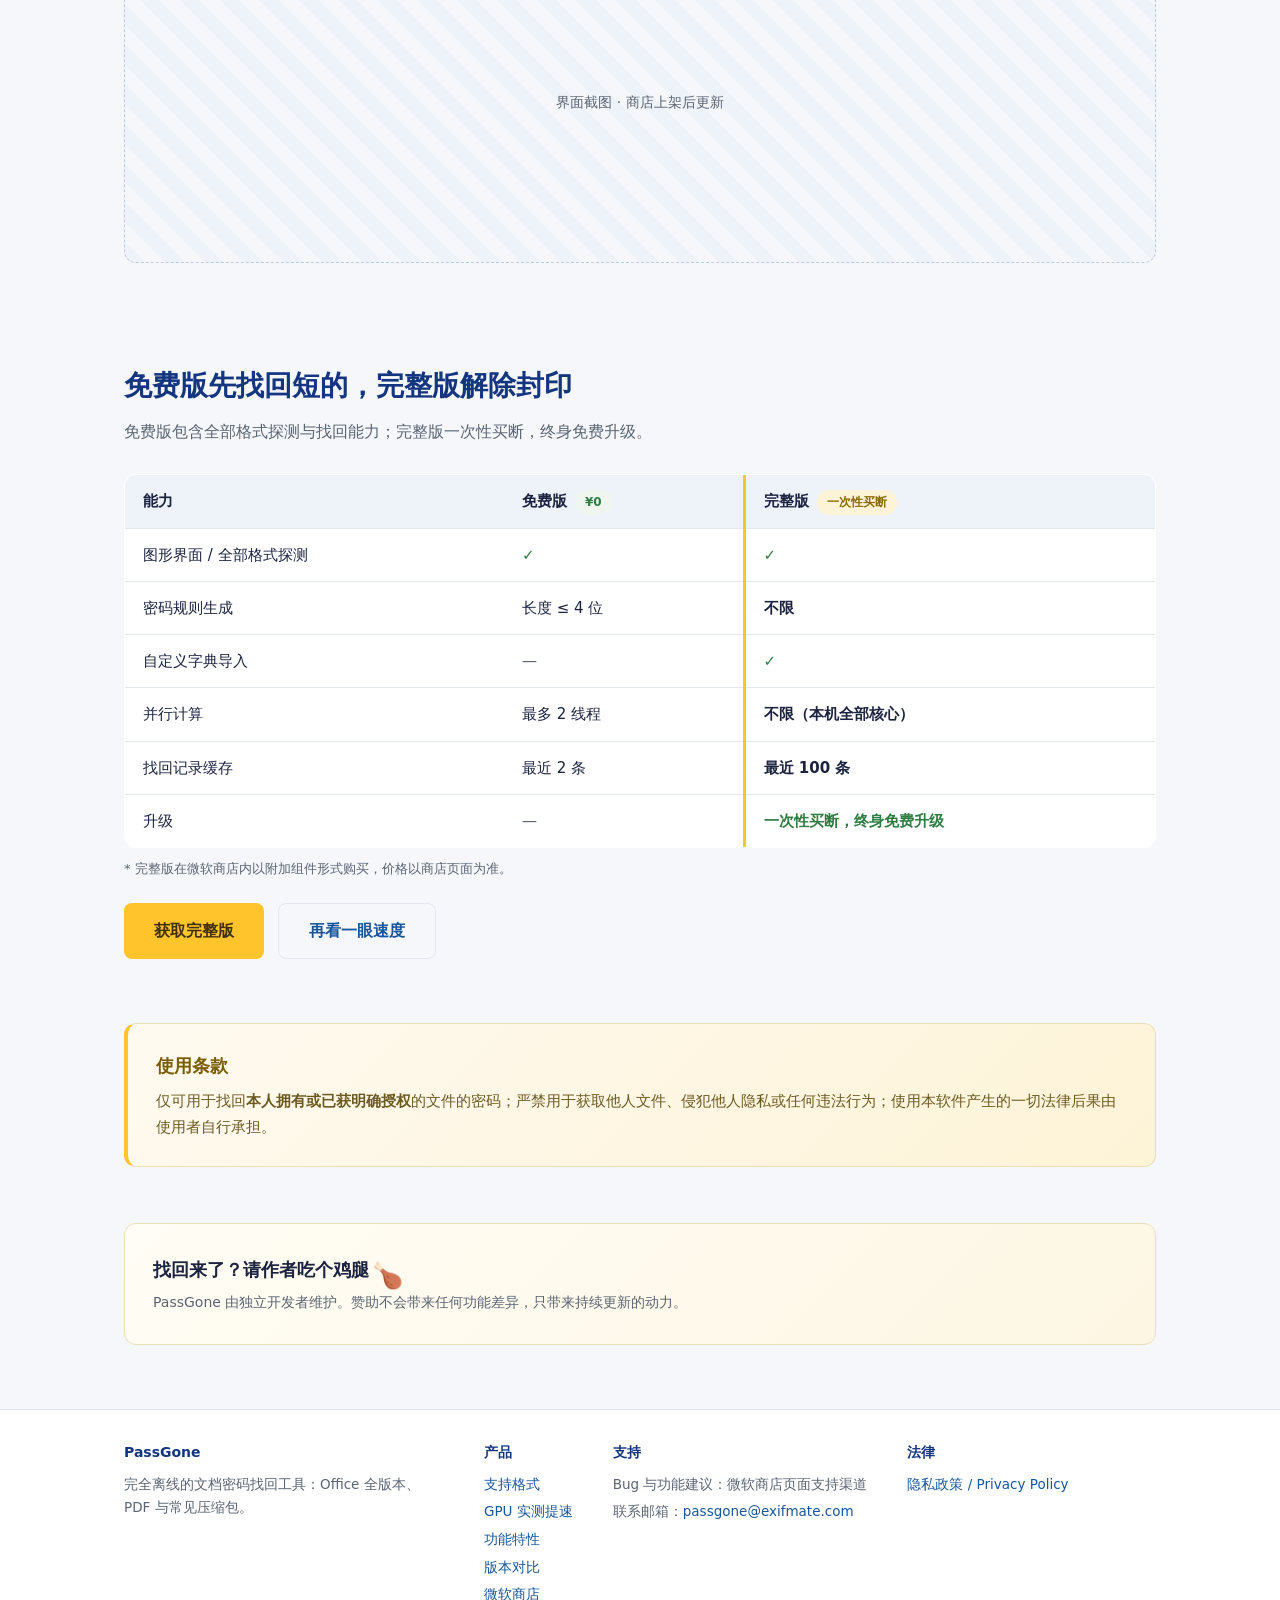
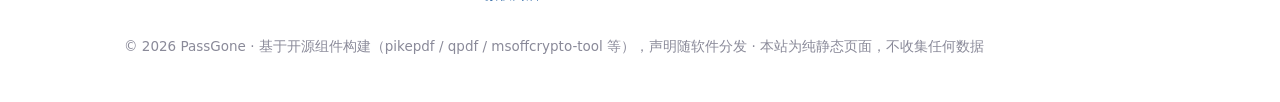
==== commit 0929b44d: "v1.1.2" ====
--- a/index.html
+++ b/index.html
@@ -132,13 +132,13 @@
         <tr><th>来源</th><th>格式 / 加密类型</th><th class="num">CPU 计算（平均）</th><th class="num col-gpu-h">GPU 计算（平均）</th><th class="num">提升</th></tr>
       </thead>
       <tbody>
-        <tr><td>WPS 2016 Pro</td><td>doc（97-2003 RC4）</td><td class="num">64,135/s</td><td class="num col-gpu">48,000,000/s</td><td class="num spd">≈748×</td></tr>
+        <tr><td>WPS 2016 Pro</td><td>doc / xls / ppt（97-2003 RC4）</td><td class="num">64,135/s</td><td class="num col-gpu">48,000,000/s</td><td class="num spd">≈748×</td></tr>
         <tr><td>WPS 2016 Pro</td><td>docx（标准加密）</td><td class="num">890/s</td><td class="num col-gpu">32,353/s</td><td class="num spd">≈36×</td></tr>
         <tr><td>WinRAR 7.11</td><td>RAR（RAR5）</td><td class="num">2,100/s</td><td class="num col-gpu">10,760/s</td><td class="num spd">≈5×</td></tr>
         <tr><td>WinRAR 7.11</td><td>zip 新版（WinZip AES）</td><td class="num">75,477/s</td><td class="num col-gpu">770,000/s</td><td class="num spd">≈10×</td></tr>
         <tr><td>WinRAR</td><td>zip 旧版（ZipCrypto）</td><td class="num">74,896/s</td><td class="num col-gpu">200,000,000/s</td><td class="num spd">≈2,670×</td></tr>
-        <tr><td>Word 2024</td><td>doc（97-2003 RC4）</td><td class="num">72,333/s</td><td class="num col-gpu">20,800,000/s</td><td class="num spd">≈288×</td></tr>
-        <tr><td>Word 2024</td><td>docx（Agile 2013+）</td><td class="num">639/s</td><td class="num col-gpu">1,374/s</td><td class="num spd">≈2.2×</td></tr>
+        <tr><td>Office 2024 Pro</td><td>doc / xls / ppt（97-2003 RC4）</td><td class="num">72,333/s</td><td class="num col-gpu">20,800,000/s</td><td class="num spd">≈288×</td></tr>
+        <tr><td>Office 2024 Pro</td><td>docx / xlsx / pptx（Agile 2013+）</td><td class="num">639/s</td><td class="num col-gpu">1,374/s</td><td class="num spd">≈2.2×</td></tr>
       </tbody>
     </table>
     </div>
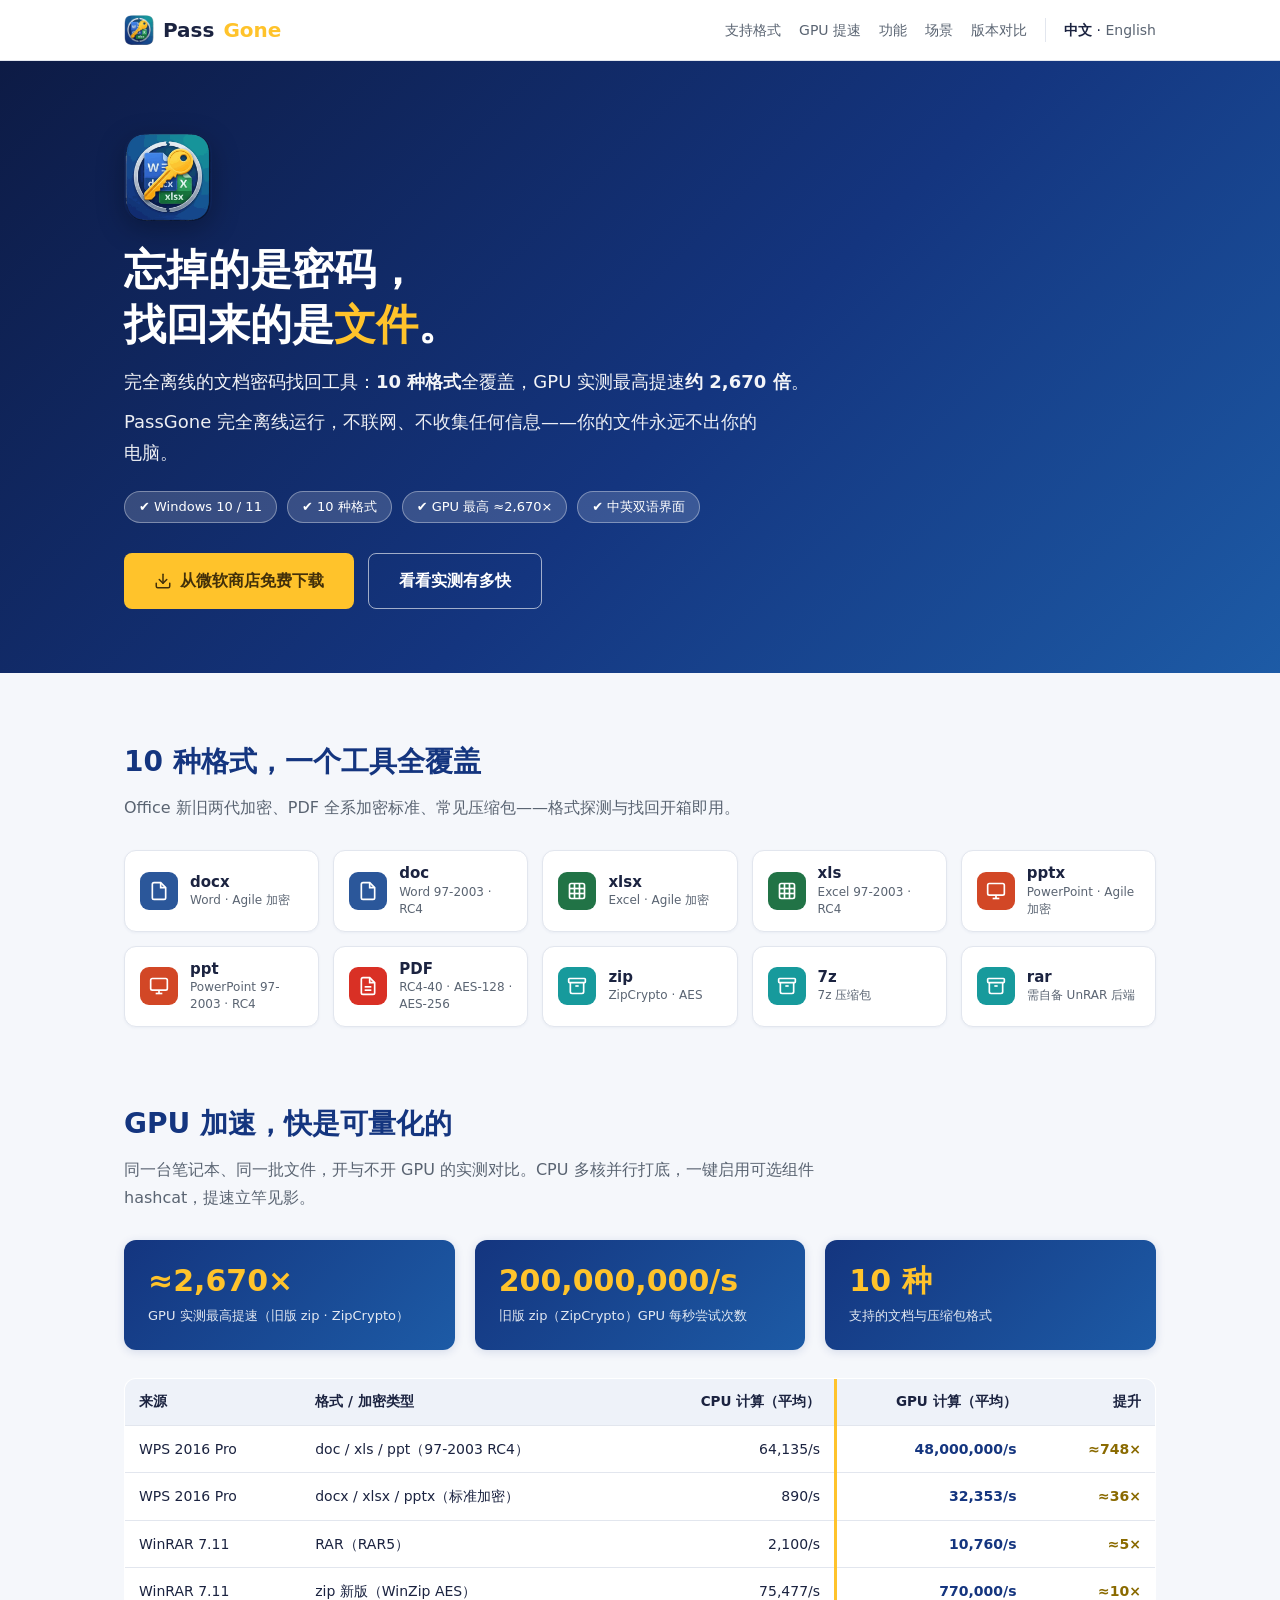
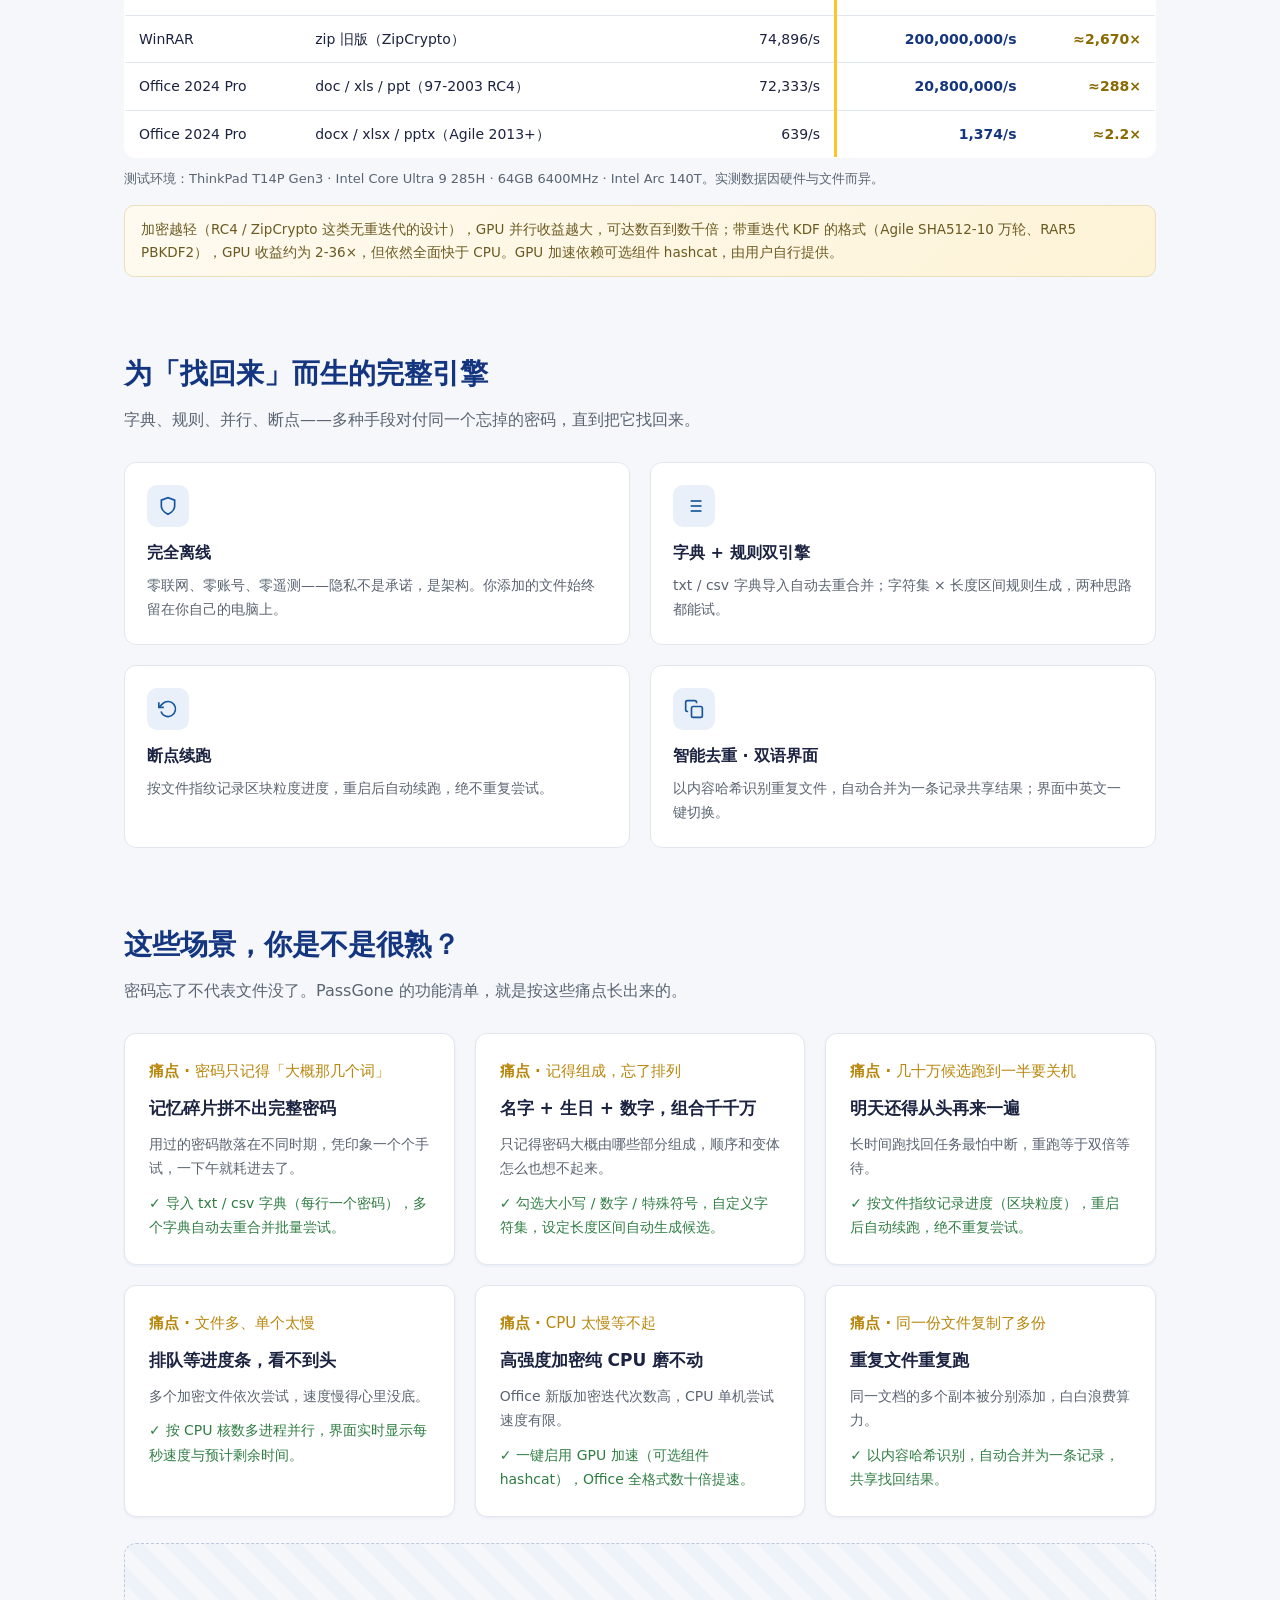
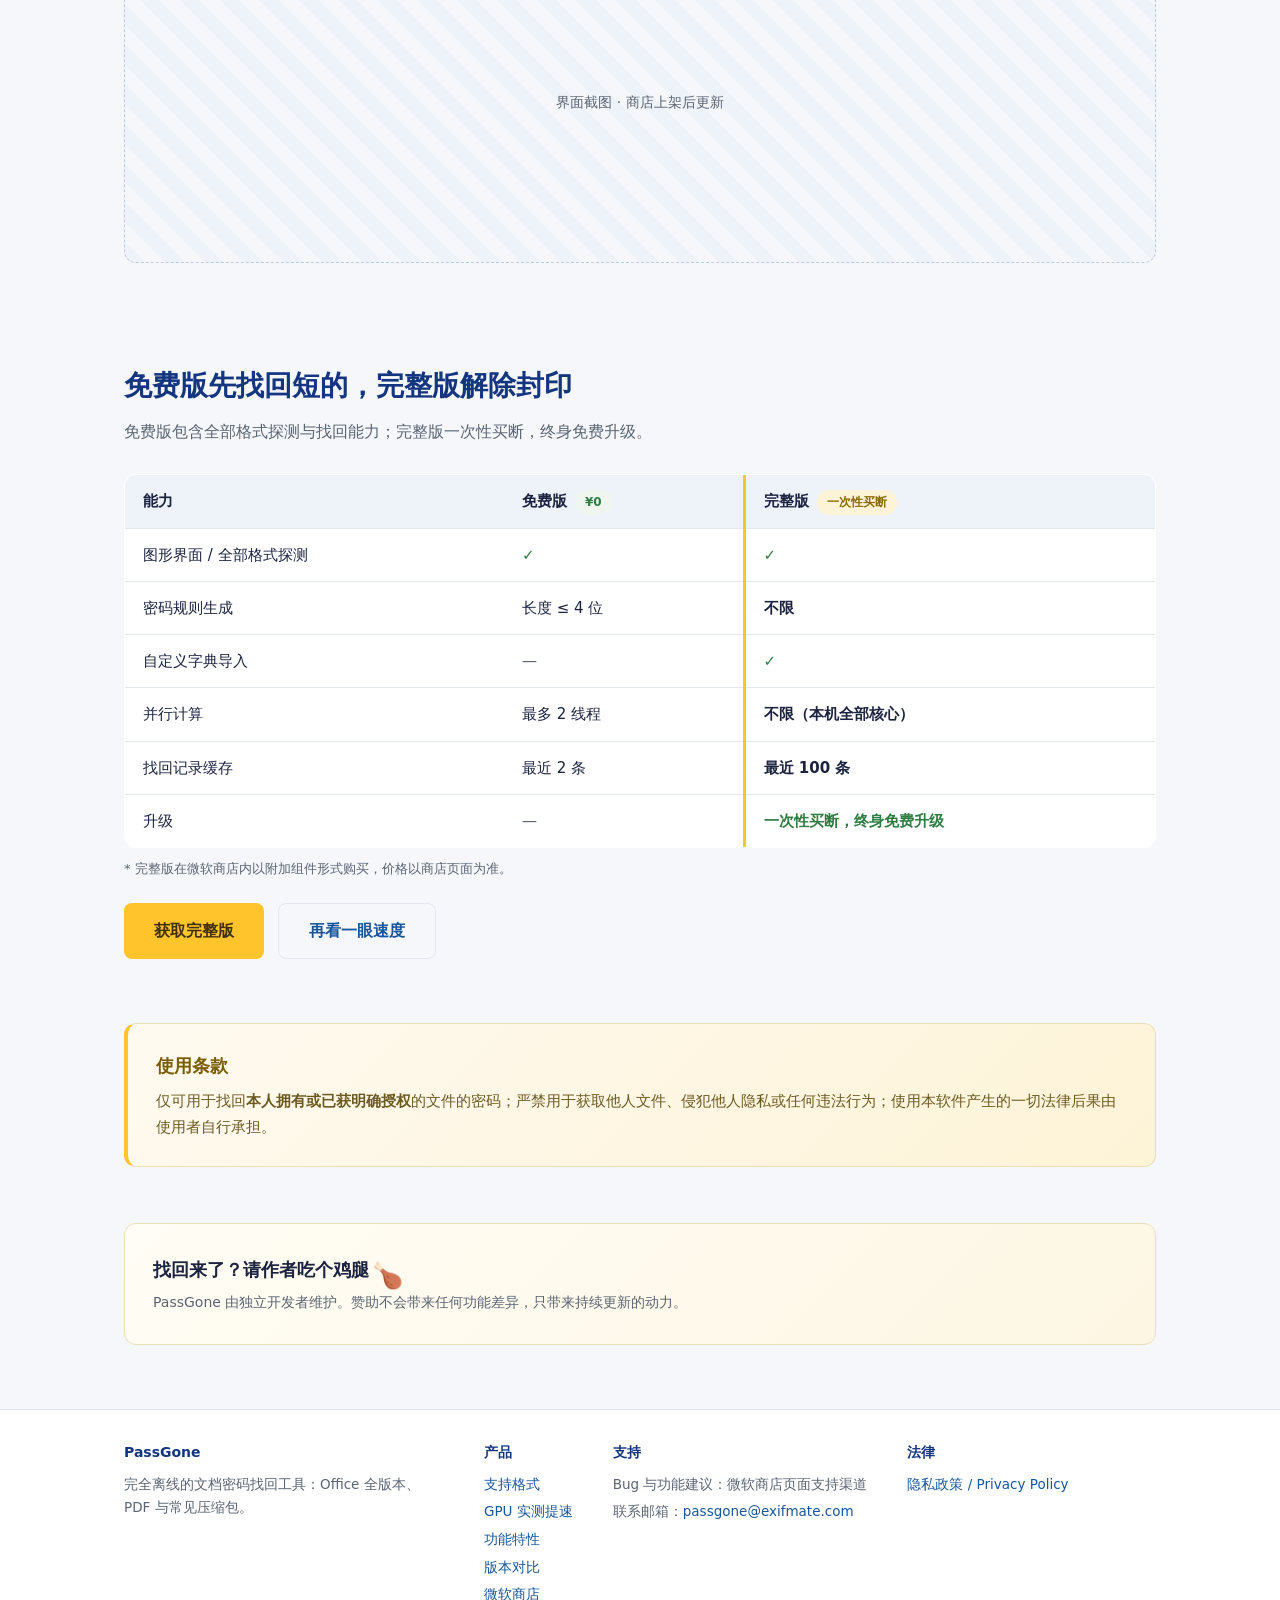
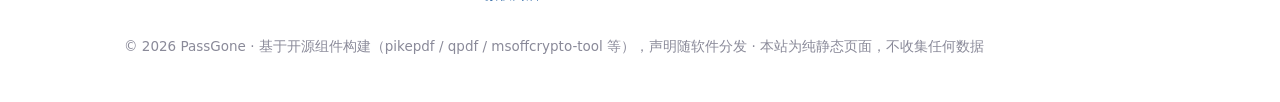
==== commit 9d3e0e96: "v1.1.3" ====
--- a/index.html
+++ b/index.html
@@ -133,7 +133,7 @@
       </thead>
       <tbody>
         <tr><td>WPS 2016 Pro</td><td>doc / xls / ppt（97-2003 RC4）</td><td class="num">64,135/s</td><td class="num col-gpu">48,000,000/s</td><td class="num spd">≈748×</td></tr>
-        <tr><td>WPS 2016 Pro</td><td>docx（标准加密）</td><td class="num">890/s</td><td class="num col-gpu">32,353/s</td><td class="num spd">≈36×</td></tr>
+        <tr><td>WPS 2016 Pro</td><td>docx / xlsx / pptx（标准加密）</td><td class="num">890/s</td><td class="num col-gpu">32,353/s</td><td class="num spd">≈36×</td></tr>
         <tr><td>WinRAR 7.11</td><td>RAR（RAR5）</td><td class="num">2,100/s</td><td class="num col-gpu">10,760/s</td><td class="num spd">≈5×</td></tr>
         <tr><td>WinRAR 7.11</td><td>zip 新版（WinZip AES）</td><td class="num">75,477/s</td><td class="num col-gpu">770,000/s</td><td class="num spd">≈10×</td></tr>
         <tr><td>WinRAR</td><td>zip 旧版（ZipCrypto）</td><td class="num">74,896/s</td><td class="num col-gpu">200,000,000/s</td><td class="num spd">≈2,670×</td></tr>
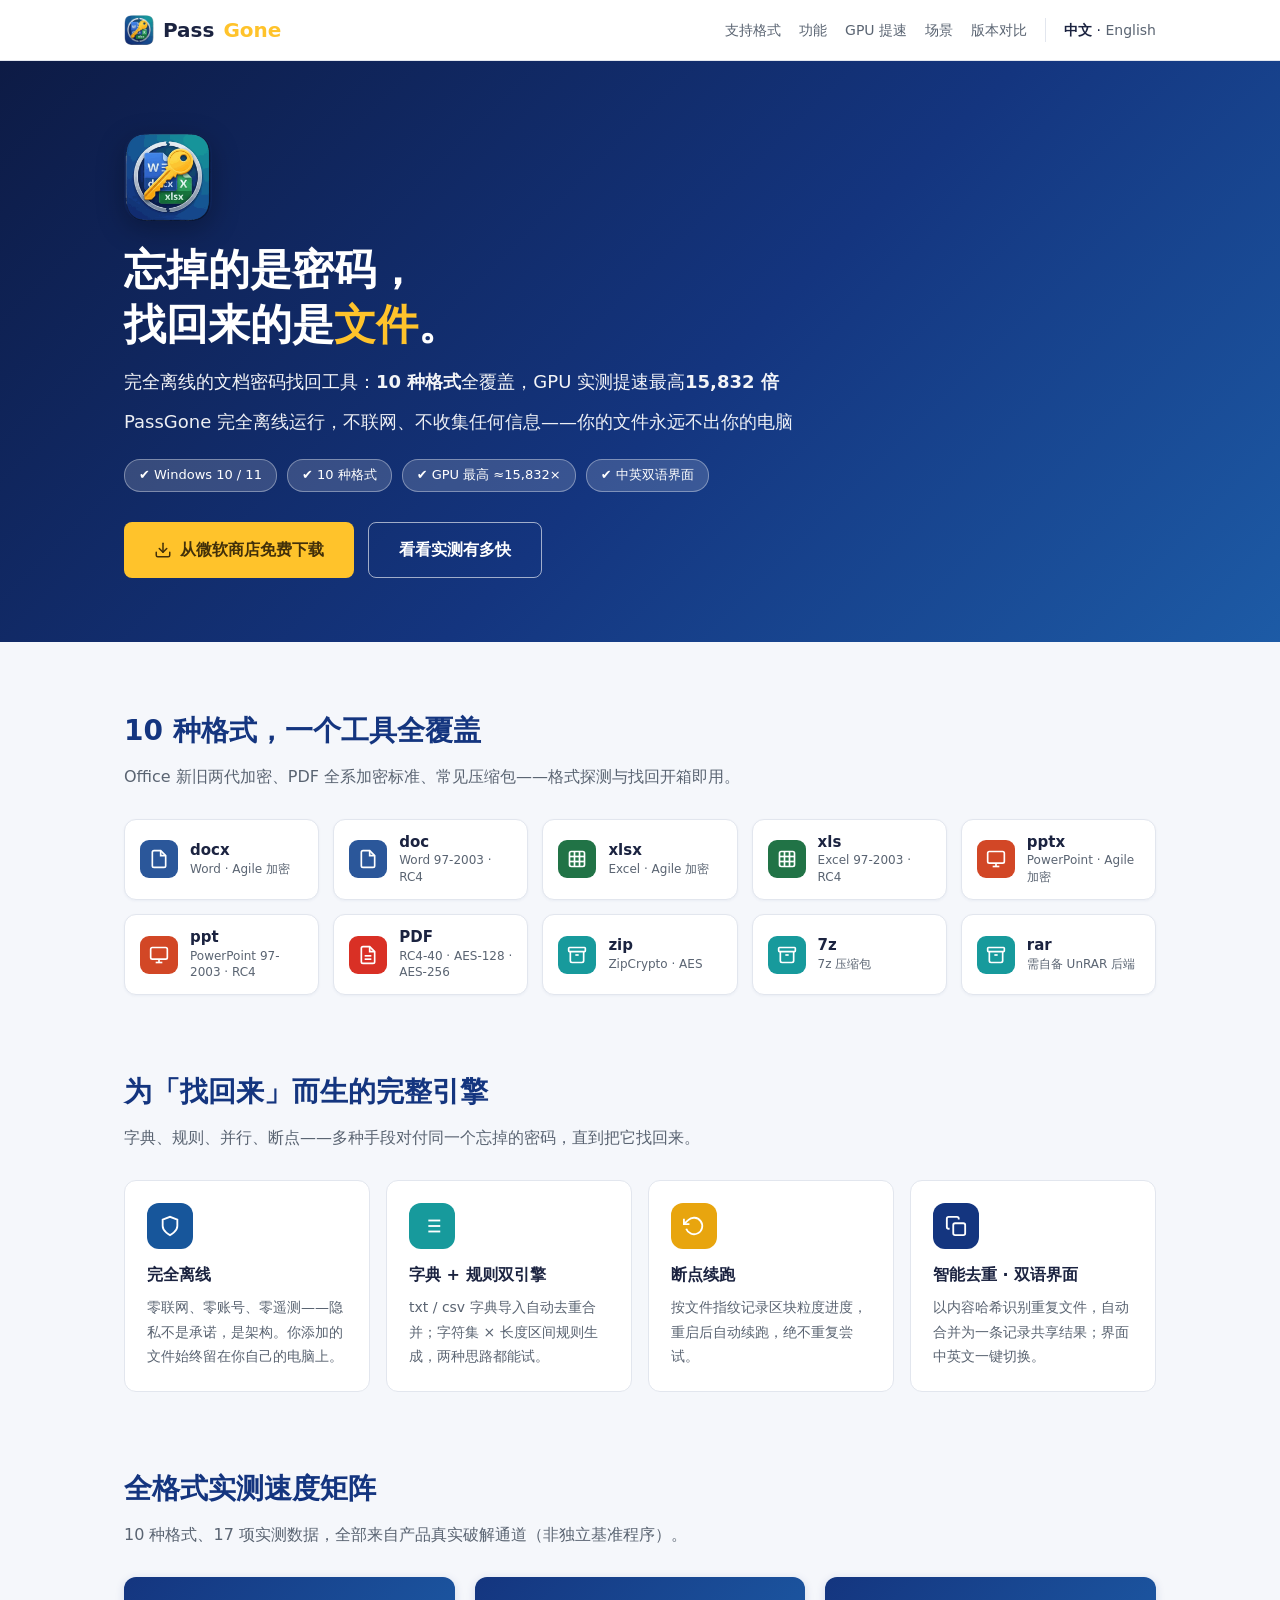
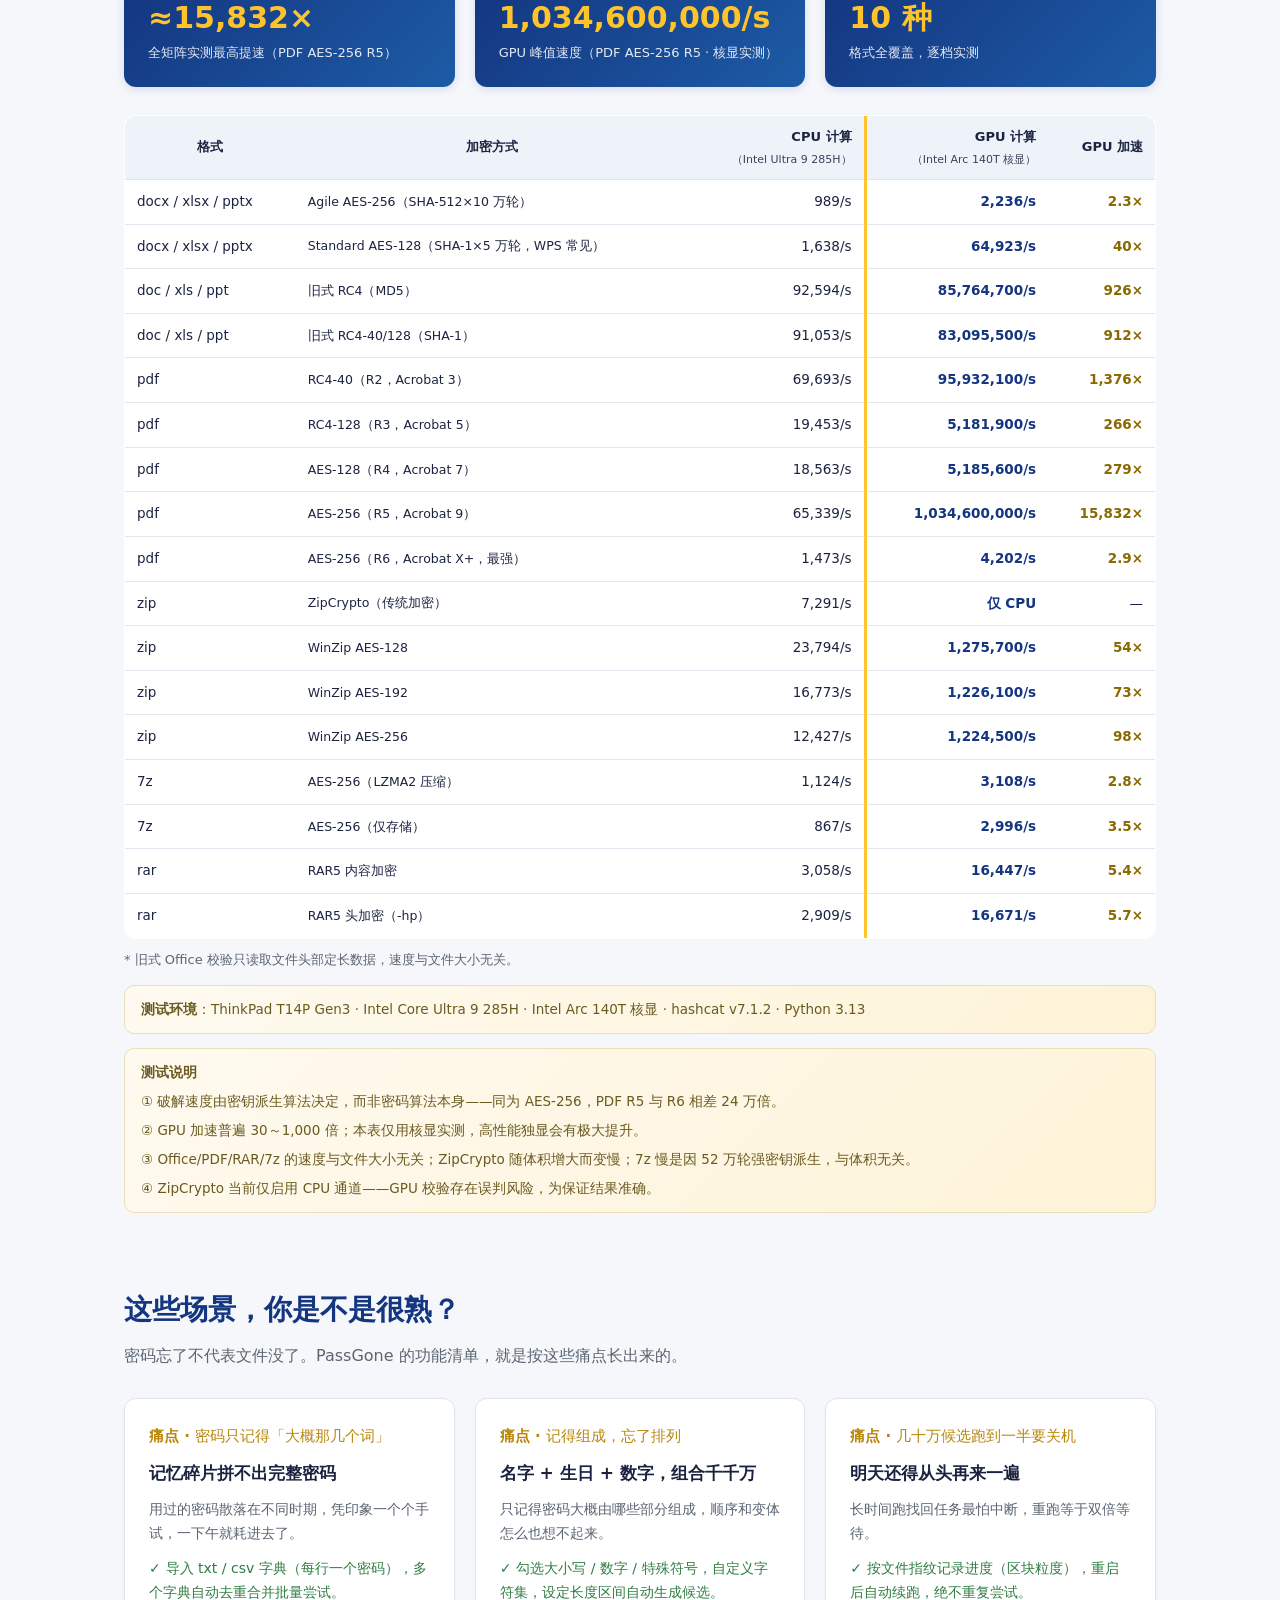
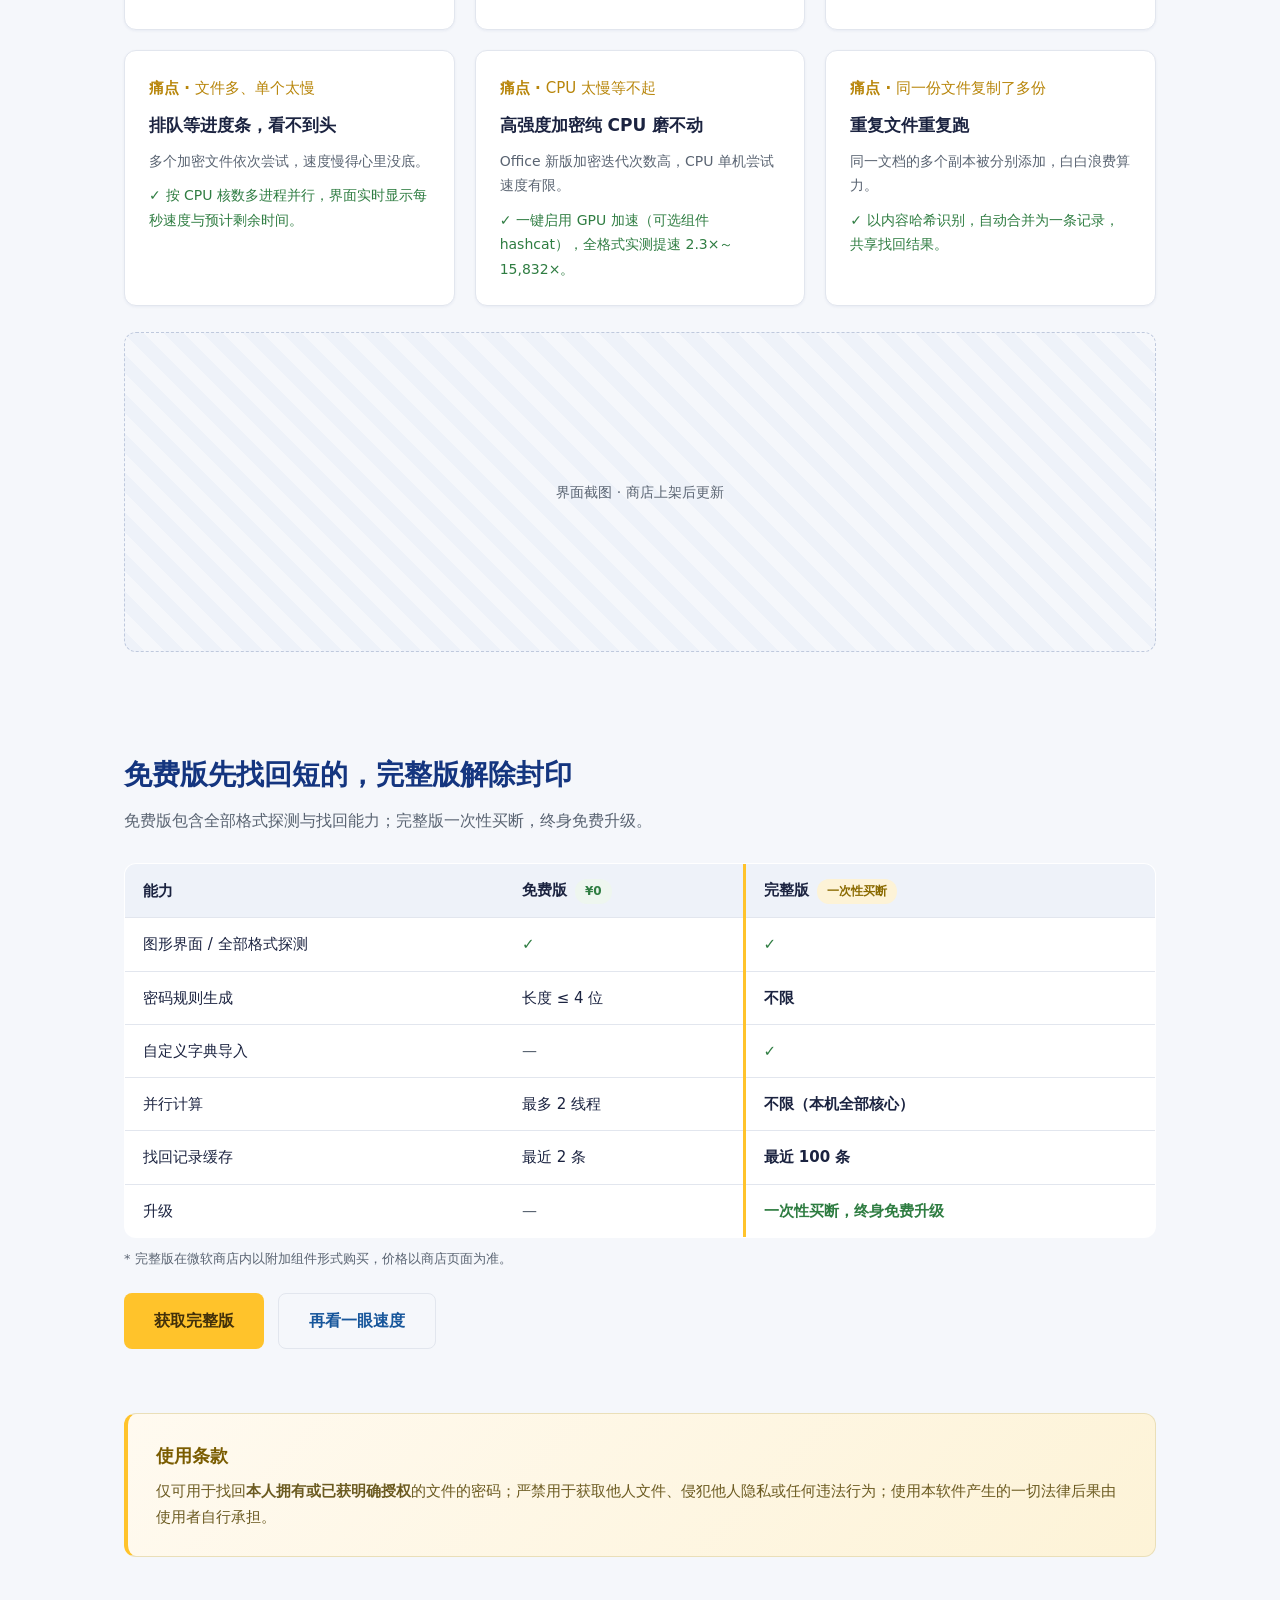
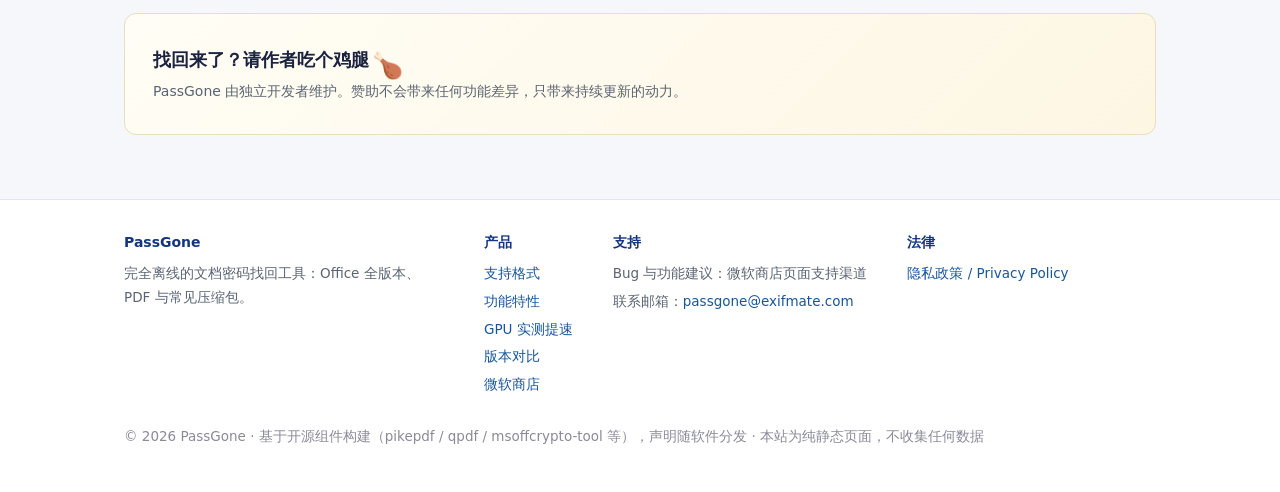
==== commit 57c0df89: "v1.2.0" ====
--- a/index.html
+++ b/index.html
@@ -6,12 +6,12 @@
 <link rel="icon" href="/favicon.ico" sizes="48x48">
 <link rel="icon" type="image/png" sizes="128x128" href="/favicon.png">
 <link rel="apple-touch-icon" href="/apple-touch-icon.png">
-<meta name="description" content="PassGone — 完全离线的文档密码找回工具（Windows）。10 种格式：Office 全版本、PDF 与 zip/7z/rar；GPU 实测最高提速约 2,670 倍，旧版 zip 每秒尝试 2 亿次。">
+<meta name="description" content="PassGone — 完全离线的文档密码找回工具（Windows）。10 种格式：Office 全版本、PDF 与 zip/7z/rar；GPU 实测提速最高 15,832 倍，峰值超 10 亿次/秒。">
 <meta property="og:title" content="PassGone — 忘掉的是密码，找回来的是文件">
-<meta property="og:description" content="10 种格式全覆盖 · GPU 实测最高 ≈2,670× 提速 · 旧版 zip 每秒 2 亿次尝试。完全离线的 Office / PDF / 压缩包密码找回工具。">
+<meta property="og:description" content="10 种格式全覆盖 · GPU 实测最高 ≈15,832× 提速 · 峰值超 10 亿次/秒。完全离线的 Office / PDF / 压缩包密码找回工具。">
 <meta property="og:type" content="website">
 <meta property="og:url" content="https://passgone.exifmate.com/">
-<title>PassGone — 文档密码找回工具 | 10 种格式 · GPU 提速最高约 2,670 倍</title>
+<title>PassGone — 文档密码找回工具 | 10 种格式 · GPU 实测提速最高 15,832×</title>
 <link rel="canonical" href="https://passgone.exifmate.com/">
 <link rel="alternate" hreflang="zh-CN" href="https://passgone.exifmate.com/">
 <link rel="alternate" hreflang="en" href="https://passgone.exifmate.com/en/">
@@ -36,8 +36,8 @@
     <a class="brand" href="/"><img src="/assets/img/logo.png" alt="PassGone">Pass<span class="dot">Gone</span></a>
     <div class="nav-links">
       <a class="hide-sm" href="#formats">支持格式</a>
+      <a class="hide-sm" href="#features">功能</a>
       <a class="hide-sm" href="#speed">GPU 提速</a>
-      <a class="hide-sm" href="#features">功能</a>
       <a class="hide-sm" href="#pain">场景</a>
       <a class="hide-sm" href="#compare">版本对比</a>
       <span class="lang-switch"><b>中文</b> · <a href="/en/" hreflang="en" lang="en">English</a></span>
@@ -49,12 +49,12 @@
   <div class="container">
     <img class="hero-logo" src="/assets/img/logo.png" alt="PassGone">
     <h1>忘掉的是密码，<br>找回来的是<span class="key">文件</span>。</h1>
-    <p class="pitch">完全离线的文档密码找回工具：<b>10 种格式</b>全覆盖，GPU 实测最高提速<b>约 2,670 倍</b>。</p>
-    <p class="sub">PassGone 完全离线运行，不联网、不收集任何信息——你的文件永远不出你的电脑。</p>
+    <p class="pitch">完全离线的文档密码找回工具：<b>10 种格式</b>全覆盖，GPU 实测提速最高<b>15,832 倍</b></p>
+    <p class="sub">PassGone 完全离线运行，不联网、不收集任何信息——你的文件永远不出你的电脑</p>
     <div class="platform-pills">
       <span class="pill">✔ Windows 10 / 11</span>
       <span class="pill">✔ 10 种格式</span>
-      <span class="pill">✔ GPU 最高 ≈2,670×</span>
+      <span class="pill">✔ GPU 最高 ≈15,832×</span>
       <span class="pill">✔ 中英双语界面</span>
     </div>
     <div class="btn-row">
@@ -117,60 +117,79 @@
     </div>
   </section>
 
-  <!-- ============ GPU 实测速度 ============ -->
-  <section class="block" id="speed">
-    <h2 class="title">GPU 加速，快是可量化的</h2>
-    <p class="lead">同一台笔记本、同一批文件，开与不开 GPU 的实测对比。CPU 多核并行打底，一键启用可选组件 hashcat，提速立竿见影。</p>
-    <div class="stat-cards">
-      <div class="stat"><b>≈2,670×</b><span>GPU 实测最高提速（旧版 zip · ZipCrypto）</span></div>
-      <div class="stat"><b>200,000,000/s</b><span>旧版 zip（ZipCrypto）GPU 每秒尝试次数</span></div>
-      <div class="stat"><b>10 种</b><span>支持的文档与压缩包格式</span></div>
-    </div>
-    <div class="tbl-wrap">
-    <table class="bench">
-      <thead>
-        <tr><th>来源</th><th>格式 / 加密类型</th><th class="num">CPU 计算（平均）</th><th class="num col-gpu-h">GPU 计算（平均）</th><th class="num">提升</th></tr>
-      </thead>
-      <tbody>
-        <tr><td>WPS 2016 Pro</td><td>doc / xls / ppt（97-2003 RC4）</td><td class="num">64,135/s</td><td class="num col-gpu">48,000,000/s</td><td class="num spd">≈748×</td></tr>
-        <tr><td>WPS 2016 Pro</td><td>docx / xlsx / pptx（标准加密）</td><td class="num">890/s</td><td class="num col-gpu">32,353/s</td><td class="num spd">≈36×</td></tr>
-        <tr><td>WinRAR 7.11</td><td>RAR（RAR5）</td><td class="num">2,100/s</td><td class="num col-gpu">10,760/s</td><td class="num spd">≈5×</td></tr>
-        <tr><td>WinRAR 7.11</td><td>zip 新版（WinZip AES）</td><td class="num">75,477/s</td><td class="num col-gpu">770,000/s</td><td class="num spd">≈10×</td></tr>
-        <tr><td>WinRAR</td><td>zip 旧版（ZipCrypto）</td><td class="num">74,896/s</td><td class="num col-gpu">200,000,000/s</td><td class="num spd">≈2,670×</td></tr>
-        <tr><td>Office 2024 Pro</td><td>doc / xls / ppt（97-2003 RC4）</td><td class="num">72,333/s</td><td class="num col-gpu">20,800,000/s</td><td class="num spd">≈288×</td></tr>
-        <tr><td>Office 2024 Pro</td><td>docx / xlsx / pptx（Agile 2013+）</td><td class="num">639/s</td><td class="num col-gpu">1,374/s</td><td class="num spd">≈2.2×</td></tr>
-      </tbody>
-    </table>
-    </div>
-    <p class="table-note">测试环境：ThinkPad T14P Gen3 · Intel Core Ultra 9 285H · 64GB 6400MHz · Intel Arc 140T。实测数据因硬件与文件而异。</p>
-    <div class="bench-note">加密越轻（RC4 / ZipCrypto 这类无重迭代的设计），GPU 并行收益越大，可达数百到数千倍；带重迭代 KDF 的格式（Agile SHA512-10 万轮、RAR5 PBKDF2），GPU 收益约为 2-36×，但依然全面快于 CPU。GPU 加速依赖可选组件 hashcat，由用户自行提供。</div>
-  </section>
-
   <!-- ============ 功能 ============ -->
   <section class="block" id="features">
     <h2 class="title">为「找回来」而生的完整引擎</h2>
     <p class="lead">字典、规则、并行、断点——多种手段对付同一个忘掉的密码，直到把它找回来。</p>
-    <div class="feat-grid two">
+    <div class="feat-grid four">
       <div class="feat">
-        <div class="ico"><svg width="20" height="20" viewBox="0 0 24 24" fill="none" stroke="currentColor" stroke-width="2"><path d="M12 22s8-4 8-10V5l-8-3-8 3v7c0 6 8 10 8 10z"/></svg></div>
+        <div class="ico c1"><svg width="22" height="22" viewBox="0 0 24 24" fill="none" stroke="currentColor" stroke-width="2"><path d="M12 22s8-4 8-10V5l-8-3-8 3v7c0 6 8 10 8 10z"/></svg></div>
         <h3>完全离线</h3>
         <p>零联网、零账号、零遥测——隐私不是承诺，是架构。你添加的文件始终留在你自己的电脑上。</p>
       </div>
       <div class="feat">
-        <div class="ico"><svg width="20" height="20" viewBox="0 0 24 24" fill="none" stroke="currentColor" stroke-width="2"><line x1="8" y1="6" x2="21" y2="6"/><line x1="8" y1="12" x2="21" y2="12"/><line x1="8" y1="18" x2="21" y2="18"/><line x1="3" y1="6" x2="3.01" y2="6"/><line x1="3" y1="12" x2="3.01" y2="12"/><line x1="3" y1="18" x2="3.01" y2="18"/></svg></div>
+        <div class="ico c2"><svg width="22" height="22" viewBox="0 0 24 24" fill="none" stroke="currentColor" stroke-width="2"><line x1="8" y1="6" x2="21" y2="6"/><line x1="8" y1="12" x2="21" y2="12"/><line x1="8" y1="18" x2="21" y2="18"/><line x1="3" y1="6" x2="3.01" y2="6"/><line x1="3" y1="12" x2="3.01" y2="12"/><line x1="3" y1="18" x2="3.01" y2="18"/></svg></div>
         <h3>字典 + 规则双引擎</h3>
         <p>txt / csv 字典导入自动去重合并；字符集 × 长度区间规则生成，两种思路都能试。</p>
       </div>
       <div class="feat">
-        <div class="ico"><svg width="20" height="20" viewBox="0 0 24 24" fill="none" stroke="currentColor" stroke-width="2"><polyline points="1 4 1 10 7 10"/><path d="M3.51 15a9 9 0 1 0 2.13-9.36L1 10"/></svg></div>
+        <div class="ico c3"><svg width="22" height="22" viewBox="0 0 24 24" fill="none" stroke="currentColor" stroke-width="2"><polyline points="1 4 1 10 7 10"/><path d="M3.51 15a9 9 0 1 0 2.13-9.36L1 10"/></svg></div>
         <h3>断点续跑</h3>
         <p>按文件指纹记录区块粒度进度，重启后自动续跑，绝不重复尝试。</p>
       </div>
       <div class="feat">
-        <div class="ico"><svg width="20" height="20" viewBox="0 0 24 24" fill="none" stroke="currentColor" stroke-width="2"><rect x="9" y="9" width="13" height="13" rx="2"/><path d="M5 15H4a2 2 0 0 1-2-2V4a2 2 0 0 1 2-2h9a2 2 0 0 1 2 2v1"/></svg></div>
+        <div class="ico c4"><svg width="22" height="22" viewBox="0 0 24 24" fill="none" stroke="currentColor" stroke-width="2"><rect x="9" y="9" width="13" height="13" rx="2"/><path d="M5 15H4a2 2 0 0 1-2-2V4a2 2 0 0 1 2-2h9a2 2 0 0 1 2 2v1"/></svg></div>
         <h3>智能去重 · 双语界面</h3>
         <p>以内容哈希识别重复文件，自动合并为一条记录共享结果；界面中英文一键切换。</p>
       </div>
+    </div>
+  </section>
+
+  <!-- ============ GPU 实测速度 ============ -->
+  <section class="block" id="speed">
+    <h2 class="title">全格式实测速度矩阵</h2>
+    <p class="lead">10 种格式、17 项实测数据，全部来自产品真实破解通道（非独立基准程序）。</p>
+    <div class="stat-cards">
+      <div class="stat"><b>≈15,832×</b><span>全矩阵实测最高提速（PDF AES-256 R5）</span></div>
+      <div class="stat"><b>1,034,600,000/s</b><span>GPU 峰值速度（PDF AES-256 R5 · 核显实测）</span></div>
+      <div class="stat"><b>10 种</b><span>格式全覆盖，逐档实测</span></div>
+    </div>
+    <div class="tbl-wrap">
+    <table class="bench">
+      <thead>
+        <tr><th>格式</th><th>加密方式</th><th class="num">CPU 计算<span class="th-sub">（Intel Ultra 9 285H）</span></th><th class="num col-gpu-h">GPU 计算<span class="th-sub">（Intel Arc 140T 核显）</span></th><th class="num">GPU 加速</th></tr>
+      </thead>
+      <tbody>
+        <tr><td>docx / xlsx / pptx</td><td>Agile AES-256（SHA-512×10 万轮）</td><td class="num">989/s</td><td class="num col-gpu">2,236/s</td><td class="num spd">2.3×</td></tr>
+        <tr><td>docx / xlsx / pptx</td><td>Standard AES-128（SHA-1×5 万轮，WPS 常见）</td><td class="num">1,638/s</td><td class="num col-gpu">64,923/s</td><td class="num spd">40×</td></tr>
+        <tr><td>doc / xls / ppt</td><td>旧式 RC4（MD5）</td><td class="num">92,594/s</td><td class="num col-gpu">85,764,700/s</td><td class="num spd">926×</td></tr>
+        <tr><td>doc / xls / ppt</td><td>旧式 RC4-40/128（SHA-1）</td><td class="num">91,053/s</td><td class="num col-gpu">83,095,500/s</td><td class="num spd">912×</td></tr>
+        <tr><td>pdf</td><td>RC4-40（R2，Acrobat 3）</td><td class="num">69,693/s</td><td class="num col-gpu">95,932,100/s</td><td class="num spd">1,376×</td></tr>
+        <tr><td>pdf</td><td>RC4-128（R3，Acrobat 5）</td><td class="num">19,453/s</td><td class="num col-gpu">5,181,900/s</td><td class="num spd">266×</td></tr>
+        <tr><td>pdf</td><td>AES-128（R4，Acrobat 7）</td><td class="num">18,563/s</td><td class="num col-gpu">5,185,600/s</td><td class="num spd">279×</td></tr>
+        <tr><td>pdf</td><td>AES-256（R5，Acrobat 9）</td><td class="num">65,339/s</td><td class="num col-gpu">1,034,600,000/s</td><td class="num spd">15,832×</td></tr>
+        <tr><td>pdf</td><td>AES-256（R6，Acrobat X+，最强）</td><td class="num">1,473/s</td><td class="num col-gpu">4,202/s</td><td class="num spd">2.9×</td></tr>
+        <tr><td>zip</td><td>ZipCrypto（传统加密）</td><td class="num">7,291/s</td><td class="num col-gpu">仅 CPU</td><td class="num">—</td></tr>
+        <tr><td>zip</td><td>WinZip AES-128</td><td class="num">23,794/s</td><td class="num col-gpu">1,275,700/s</td><td class="num spd">54×</td></tr>
+        <tr><td>zip</td><td>WinZip AES-192</td><td class="num">16,773/s</td><td class="num col-gpu">1,226,100/s</td><td class="num spd">73×</td></tr>
+        <tr><td>zip</td><td>WinZip AES-256</td><td class="num">12,427/s</td><td class="num col-gpu">1,224,500/s</td><td class="num spd">98×</td></tr>
+        <tr><td>7z</td><td>AES-256（LZMA2 压缩）</td><td class="num">1,124/s</td><td class="num col-gpu">3,108/s</td><td class="num spd">2.8×</td></tr>
+        <tr><td>7z</td><td>AES-256（仅存储）</td><td class="num">867/s</td><td class="num col-gpu">2,996/s</td><td class="num spd">3.5×</td></tr>
+        <tr><td>rar</td><td>RAR5 内容加密</td><td class="num">3,058/s</td><td class="num col-gpu">16,447/s</td><td class="num spd">5.4×</td></tr>
+        <tr><td>rar</td><td>RAR5 头加密（-hp）</td><td class="num">2,909/s</td><td class="num col-gpu">16,671/s</td><td class="num spd">5.7×</td></tr>
+      </tbody>
+    </table>
+    </div>
+    <p class="table-note">* 旧式 Office 校验只读取文件头部定长数据，速度与文件大小无关。</p>
+    <div class="bench-note">
+      <p><b>测试环境</b>：ThinkPad T14P Gen3 · Intel Core Ultra 9 285H · Intel Arc 140T 核显 · hashcat v7.1.2 · Python 3.13</p>
+    </div>
+    <div class="bench-note">
+      <p><b>测试说明</b></p>
+      <p>① 破解速度由密钥派生算法决定，而非密码算法本身——同为 AES-256，PDF R5 与 R6 相差 24 万倍。</p>
+      <p>② GPU 加速普遍 30～1,000 倍；本表仅用核显实测，高性能独显会有极大提升。</p>
+      <p>③ Office/PDF/RAR/7z 的速度与文件大小无关；ZipCrypto 随体积增大而变慢；7z 慢是因 52 万轮强密钥派生，与体积无关。</p>
+      <p>④ ZipCrypto 当前仅启用 CPU 通道——GPU 校验存在误判风险，为保证结果准确。</p>
     </div>
   </section>
 
@@ -207,7 +226,7 @@
         <div class="scene">CPU 太慢等不起</div>
         <h3>高强度加密纯 CPU 磨不动</h3>
         <p>Office 新版加密迭代次数高，CPU 单机尝试速度有限。</p>
-        <p class="fix">一键启用 GPU 加速（可选组件 hashcat），Office 全格式数十倍提速。</p>
+        <p class="fix">一键启用 GPU 加速（可选组件 hashcat），全格式实测提速 2.3×～15,832×。</p>
       </div>
       <div class="pain-card">
         <div class="scene">同一份文件复制了多份</div>
@@ -279,8 +298,8 @@
         <h4>产品</h4>
         <ul>
           <li><a href="#formats">支持格式</a></li>
+          <li><a href="#features">功能特性</a></li>
           <li><a href="#speed">GPU 实测提速</a></li>
-          <li><a href="#features">功能特性</a></li>
           <li><a href="#compare">版本对比</a></li>
           <li><a href="https://apps.microsoft.com/detail/9PNQWBH3W67T">微软商店</a></li>
         </ul>
--- a/assets/style.css
+++ b/assets/style.css
@@ -43,8 +43,8 @@
 }
 .hero h1 { font-size: 42px; line-height: 1.3; margin-bottom: 14px; }
 .hero h1 .key { color: var(--gold); }
-.hero p.sub { font-size: 18px; opacity: .92; max-width: 640px; }
-.hero .pitch { font-size: 18px; margin-bottom: 8px; opacity: .95; }
+.hero p.sub { font-size: clamp(15px, 1.9vw, 18px); opacity: .92; }
+.hero .pitch { font-size: clamp(15px, 1.9vw, 18px); margin-bottom: 8px; opacity: .95; }
 .platform-pills { display: flex; gap: 10px; margin: 22px 0 30px; flex-wrap: wrap; }
 .pill {
   font-size: 13px; padding: 4px 14px; border-radius: 16px;
@@ -76,23 +76,34 @@
   padding: 24px; box-shadow: 0 1px 3px rgba(20,53,127,.06);
 }
 .pain-card .scene { font-size: 15px; color: var(--warn); margin-bottom: 10px; }
-.pain-card .scene::before { content: "痛点 · "; font-weight: 700; }
+.pain-card .scene::before { font-weight: 700; }
+html[lang="zh-CN"] .pain-card .scene::before { content: "痛点 · "; }
+html[lang="en"] .pain-card .scene::before { content: "Pain · "; }
 .pain-card h3 { font-size: 17px; margin-bottom: 8px; }
 .pain-card p { font-size: 14px; color: var(--sub); }
 .pain-card p.fix { margin-top: 10px; color: var(--ok); }
 .pain-card p.fix::before { content: "✓ "; font-weight: 700; }
 
-/* 功能网格（.two：2×2 布局，用于 4 张卡） */
+/* 功能网格（.four：四卡一行；.two：2×2） */
 .feat-grid { display: grid; grid-template-columns: repeat(3, 1fr); gap: 20px; }
 .feat-grid.two { grid-template-columns: repeat(2, 1fr); }
+.feat-grid.four { grid-template-columns: repeat(4, 1fr); gap: 16px; }
 .feat {
   background: var(--card); border: 1px solid var(--line); border-radius: 12px; padding: 22px;
+  transition: transform .18s ease, box-shadow .18s ease, border-color .18s ease;
+}
+.feat:hover {
+  transform: translateY(-3px); box-shadow: 0 10px 24px rgba(20,53,127,.10);
+  border-color: #c9d6ea;
 }
 .feat .ico {
-  width: 42px; height: 42px; border-radius: 10px; display: flex;
+  width: 46px; height: 46px; border-radius: 12px; display: flex;
   align-items: center; justify-content: center; margin-bottom: 12px;
-  background: #e9f0fa; color: var(--accent);
-}
+}
+.feat .ico.c1 { background: #17569b; color: #fff; }
+.feat .ico.c2 { background: #179a9c; color: #fff; }
+.feat .ico.c3 { background: #e8a50e; color: #fff; }
+.feat .ico.c4 { background: #14357f; color: #fff; }
 .feat h3 { font-size: 16px; margin-bottom: 6px; }
 .feat p { font-size: 14px; color: var(--sub); }
 
@@ -128,9 +139,12 @@
 .stat span { font-size: 13px; opacity: .88; display: block; margin-top: 6px; }
 .tbl-wrap { overflow-x: auto; }
 .bench { width: 100%; border-collapse: collapse; background: var(--card);
-  border: 1px solid var(--line); border-radius: 12px; overflow: hidden; font-size: 14px; }
-.bench th, .bench td { padding: 11px 14px; border-bottom: 1px solid var(--line); text-align: left; white-space: nowrap; }
-.bench thead th { background: #eef2f9; font-size: 13.5px; }
+  border: 1px solid var(--line); border-radius: 12px; overflow: hidden; font-size: 13.5px; }
+.bench th, .bench td { padding: 10px 12px; border-bottom: 1px solid var(--line); text-align: left; white-space: nowrap; }
+.bench thead th { background: #eef2f9; font-size: 13px; text-align: center; }
+.bench thead th.num { text-align: right; }
+.bench thead th .th-sub { display: block; font-size: 11px; font-weight: 500; opacity: .85; margin-top: 1px; }
+.bench th:nth-child(2), .bench td:nth-child(2) { font-size: 12.5px; white-space: normal; }
 .bench th.num, .bench td.num { text-align: right; font-variant-numeric: tabular-nums; }
 .bench td.col-gpu { border-left: 3px solid var(--gold); font-weight: 700; color: var(--accent-deep); }
 .bench th.col-gpu-h { border-left: 3px solid var(--gold); }
@@ -140,6 +154,9 @@
   background: linear-gradient(135deg, #fffaf0, #fdf3d7);
   border: 1px solid #eadfb8; border-radius: 10px; padding: 12px 16px;
 }
+.bench-note p { margin: 6px 0; }
+.bench-note p:first-child { margin-top: 0; }
+.bench-note p:last-child { margin-bottom: 0; }
 
 /* 截图占位 */
 .shot {
@@ -224,7 +241,7 @@
 footer .legal { margin-top: 24px; color: #8a8a99; }
 
 @media (max-width: 820px) {
-  .pain-grid, .feat-grid, .feat-grid.two { grid-template-columns: 1fr; }
+  .pain-grid, .feat-grid, .feat-grid.two, .feat-grid.four { grid-template-columns: 1fr; }
   .fmt-grid { grid-template-columns: 1fr 1fr; }
   .stat-cards { grid-template-columns: 1fr; }
   .hero h1 { font-size: 30px; }
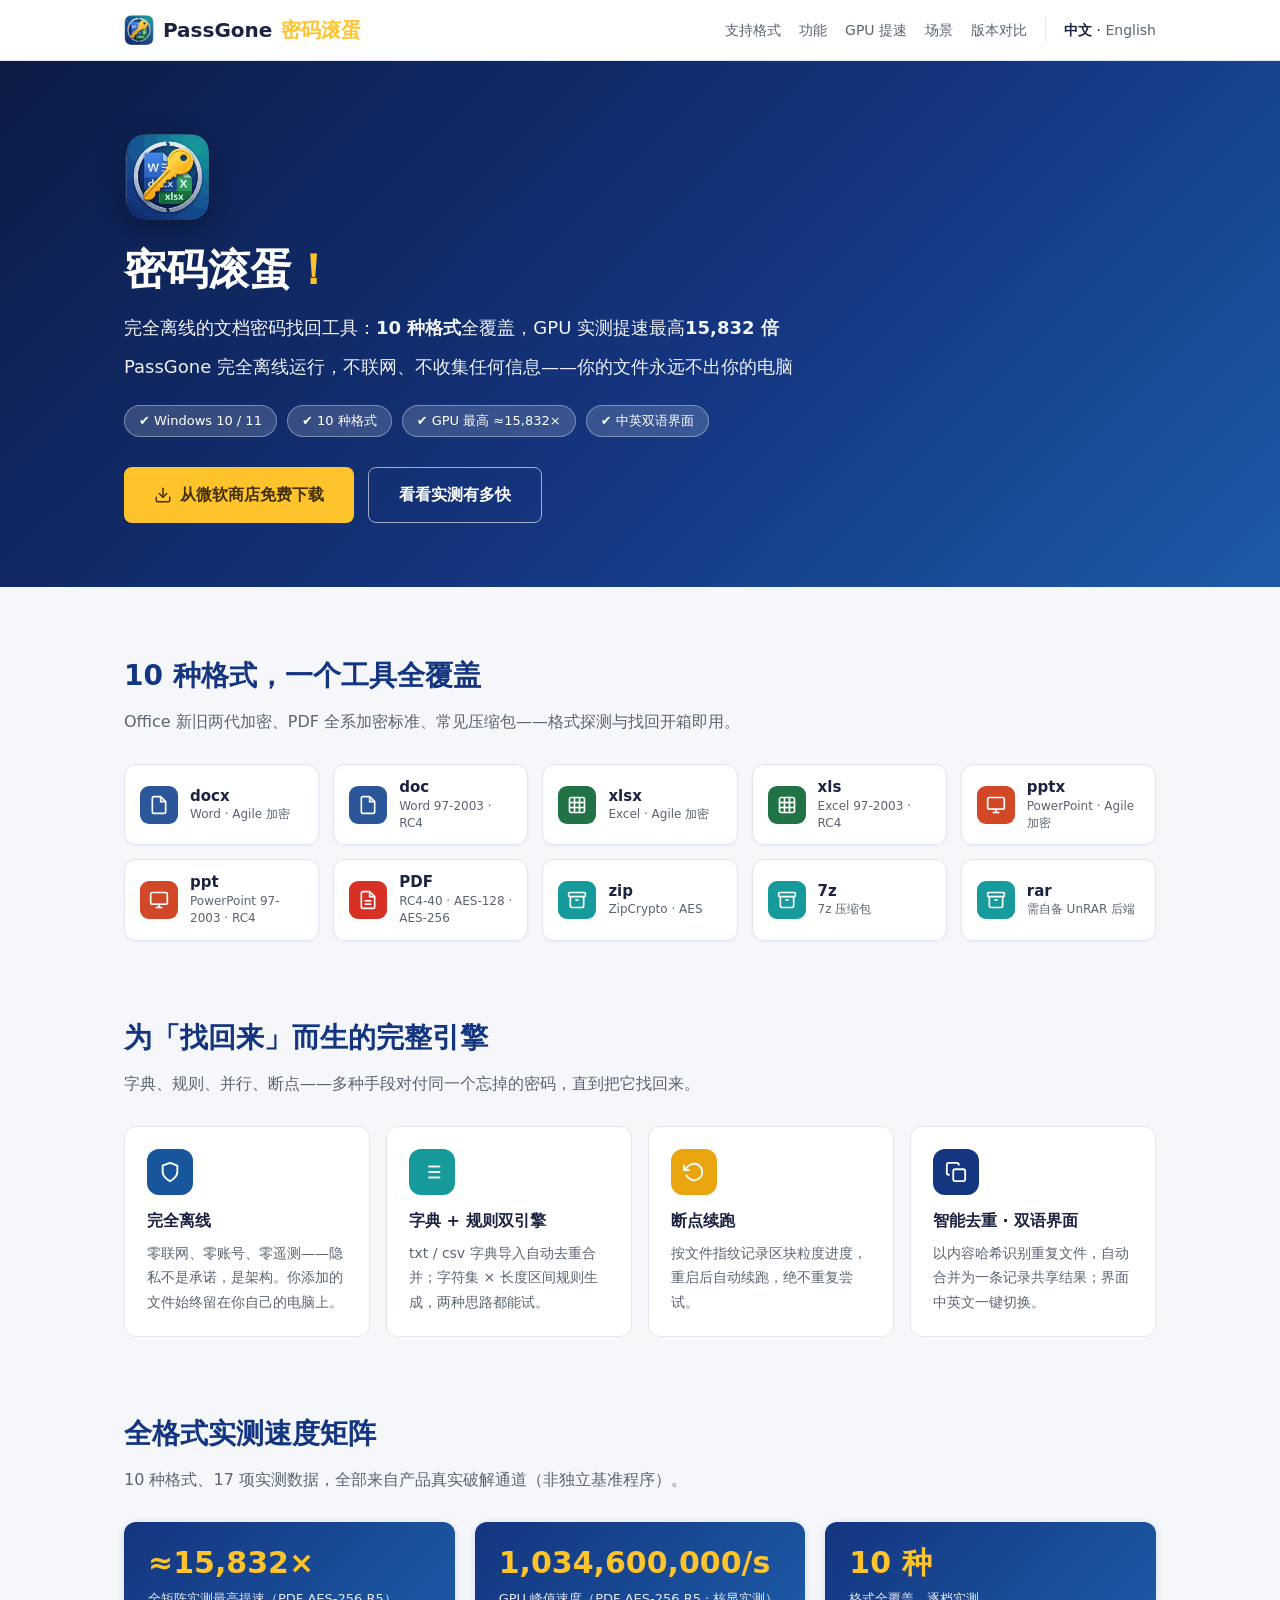
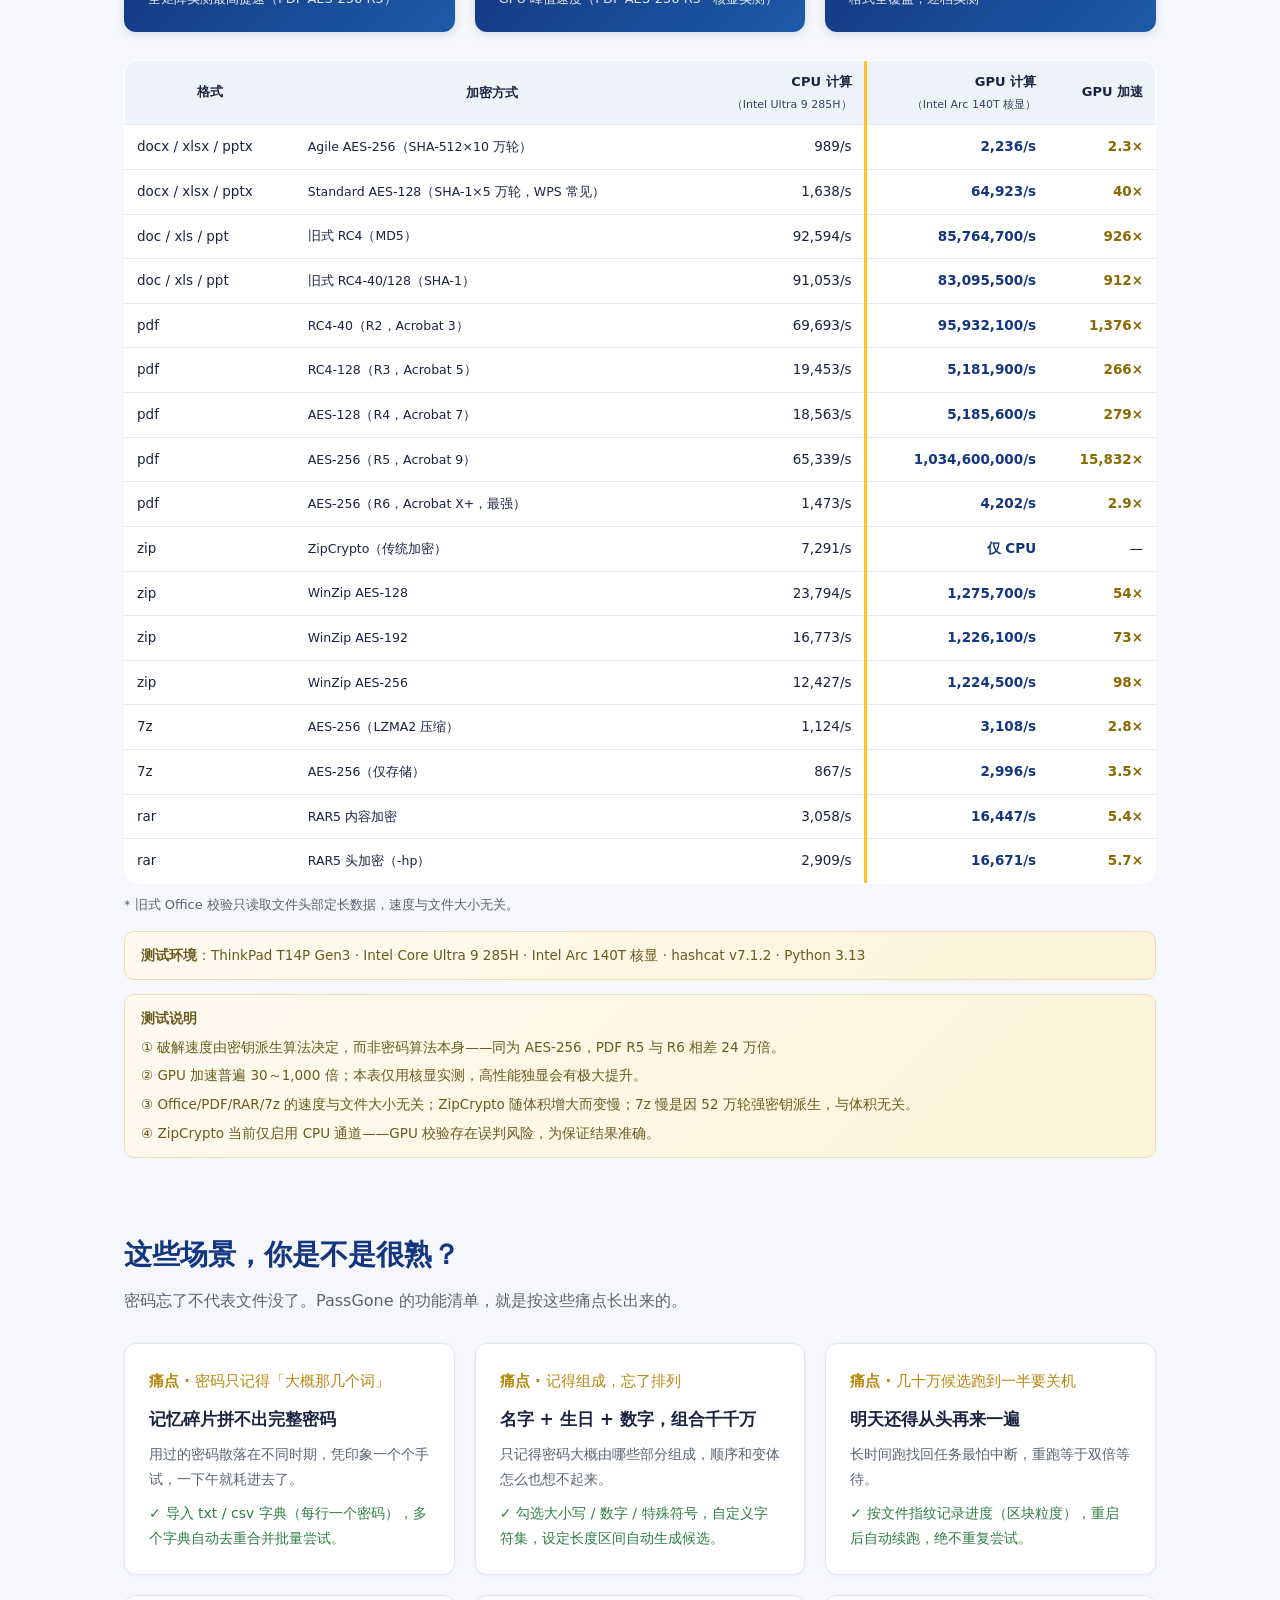
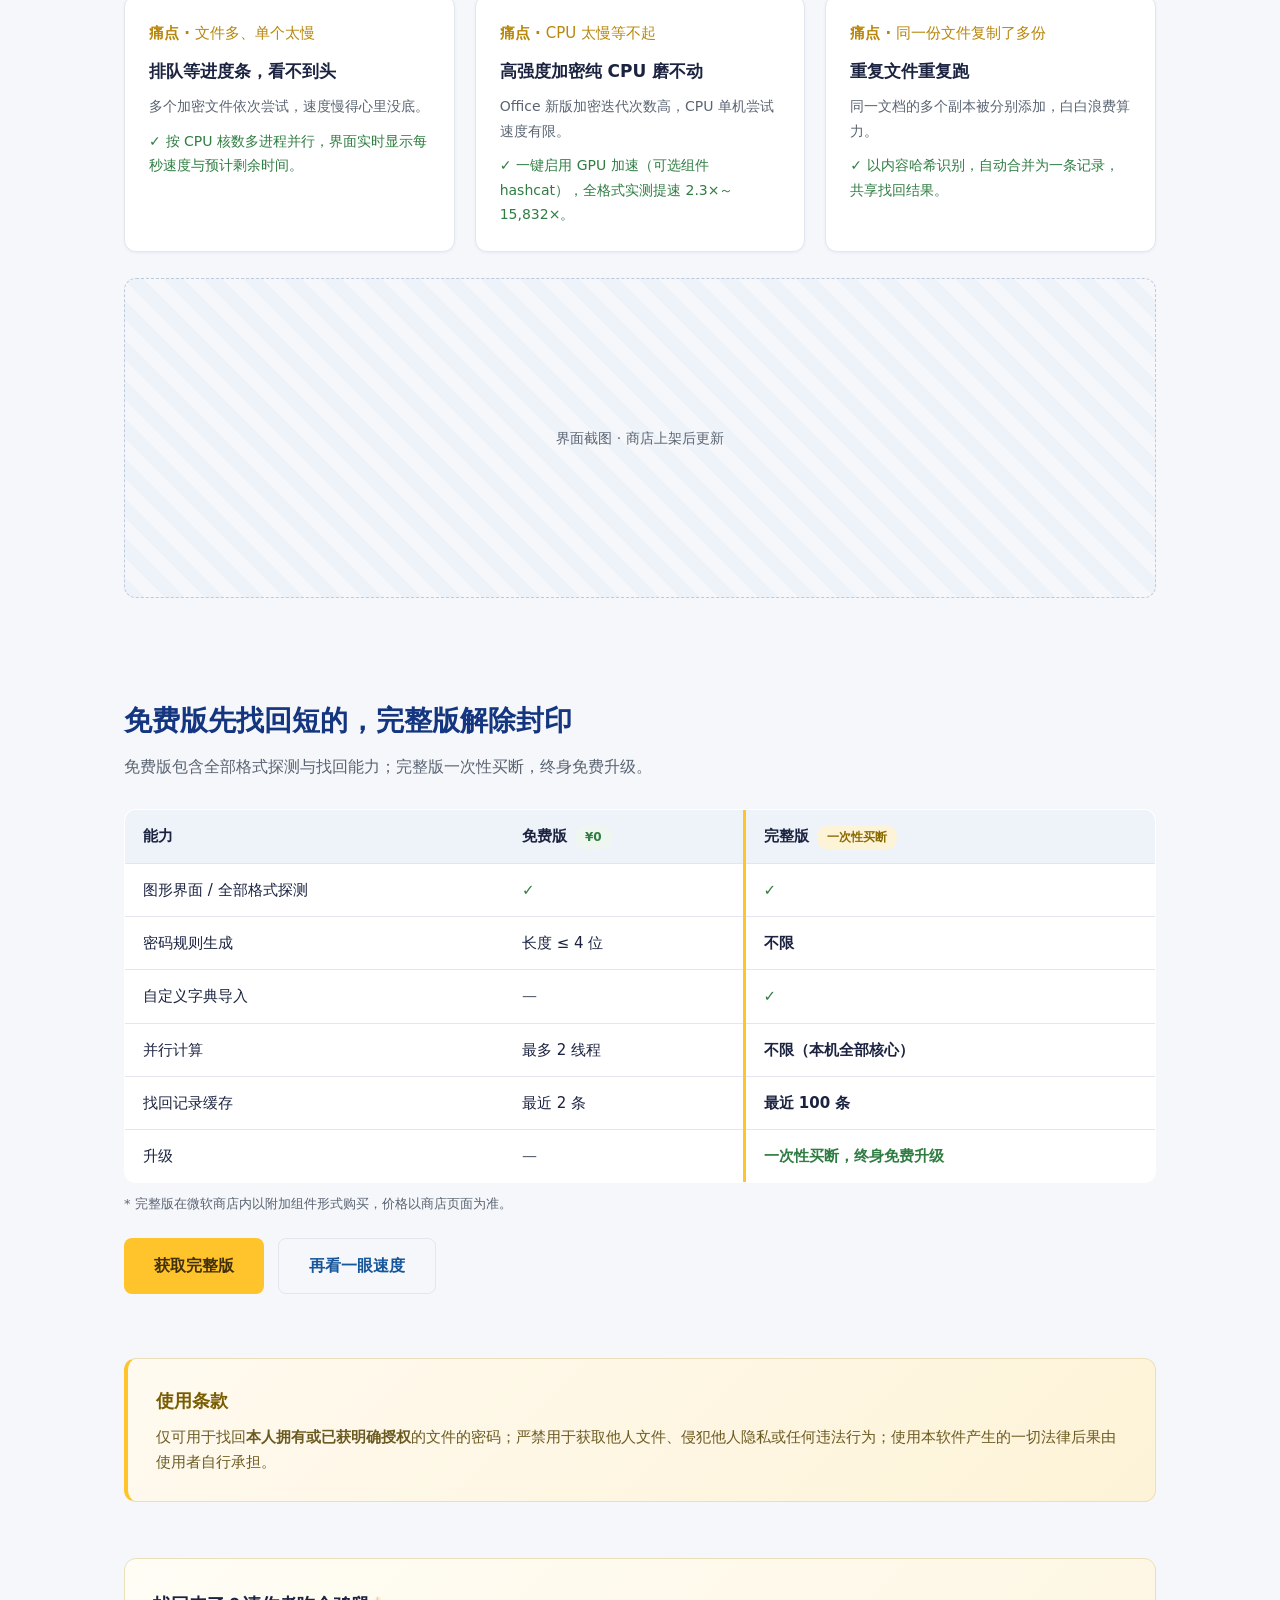
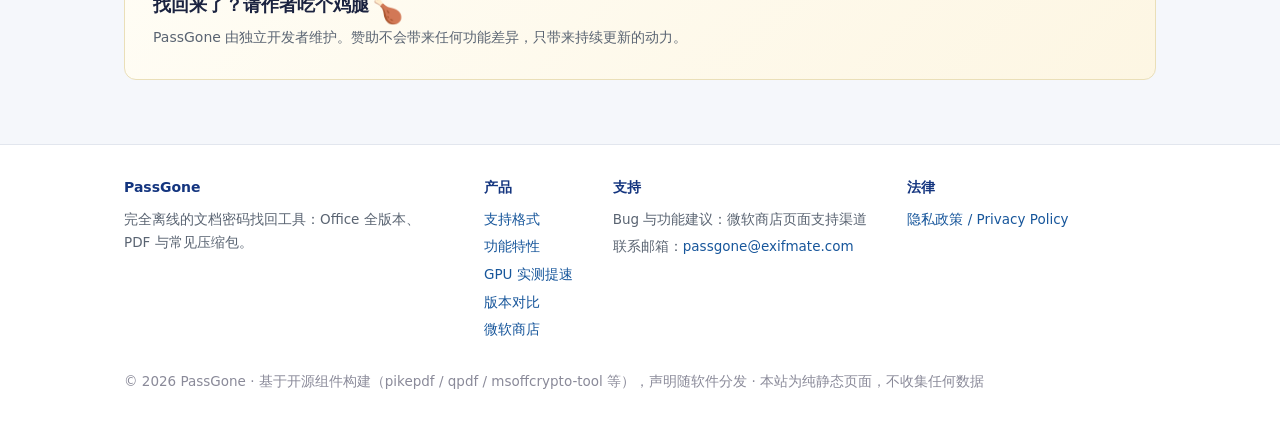
==== commit 29d0998e: "v1.2.1" ====
--- a/index.html
+++ b/index.html
@@ -33,7 +33,7 @@
 
 <nav>
   <div class="container nav-inner">
-    <a class="brand" href="/"><img src="/assets/img/logo.png" alt="PassGone">Pass<span class="dot">Gone</span></a>
+    <a class="brand" href="/"><img src="/assets/img/logo.png" alt="PassGone">PassGone <span class="dot">密码滚蛋</span></a>
     <div class="nav-links">
       <a class="hide-sm" href="#formats">支持格式</a>
       <a class="hide-sm" href="#features">功能</a>
@@ -48,7 +48,7 @@
 <header class="hero">
   <div class="container">
     <img class="hero-logo" src="/assets/img/logo.png" alt="PassGone">
-    <h1>忘掉的是密码，<br>找回来的是<span class="key">文件</span>。</h1>
+    <h1>密码滚蛋<span class="key">！</span></h1>
     <p class="pitch">完全离线的文档密码找回工具：<b>10 种格式</b>全覆盖，GPU 实测提速最高<b>15,832 倍</b></p>
     <p class="sub">PassGone 完全离线运行，不联网、不收集任何信息——你的文件永远不出你的电脑</p>
     <div class="platform-pills">
